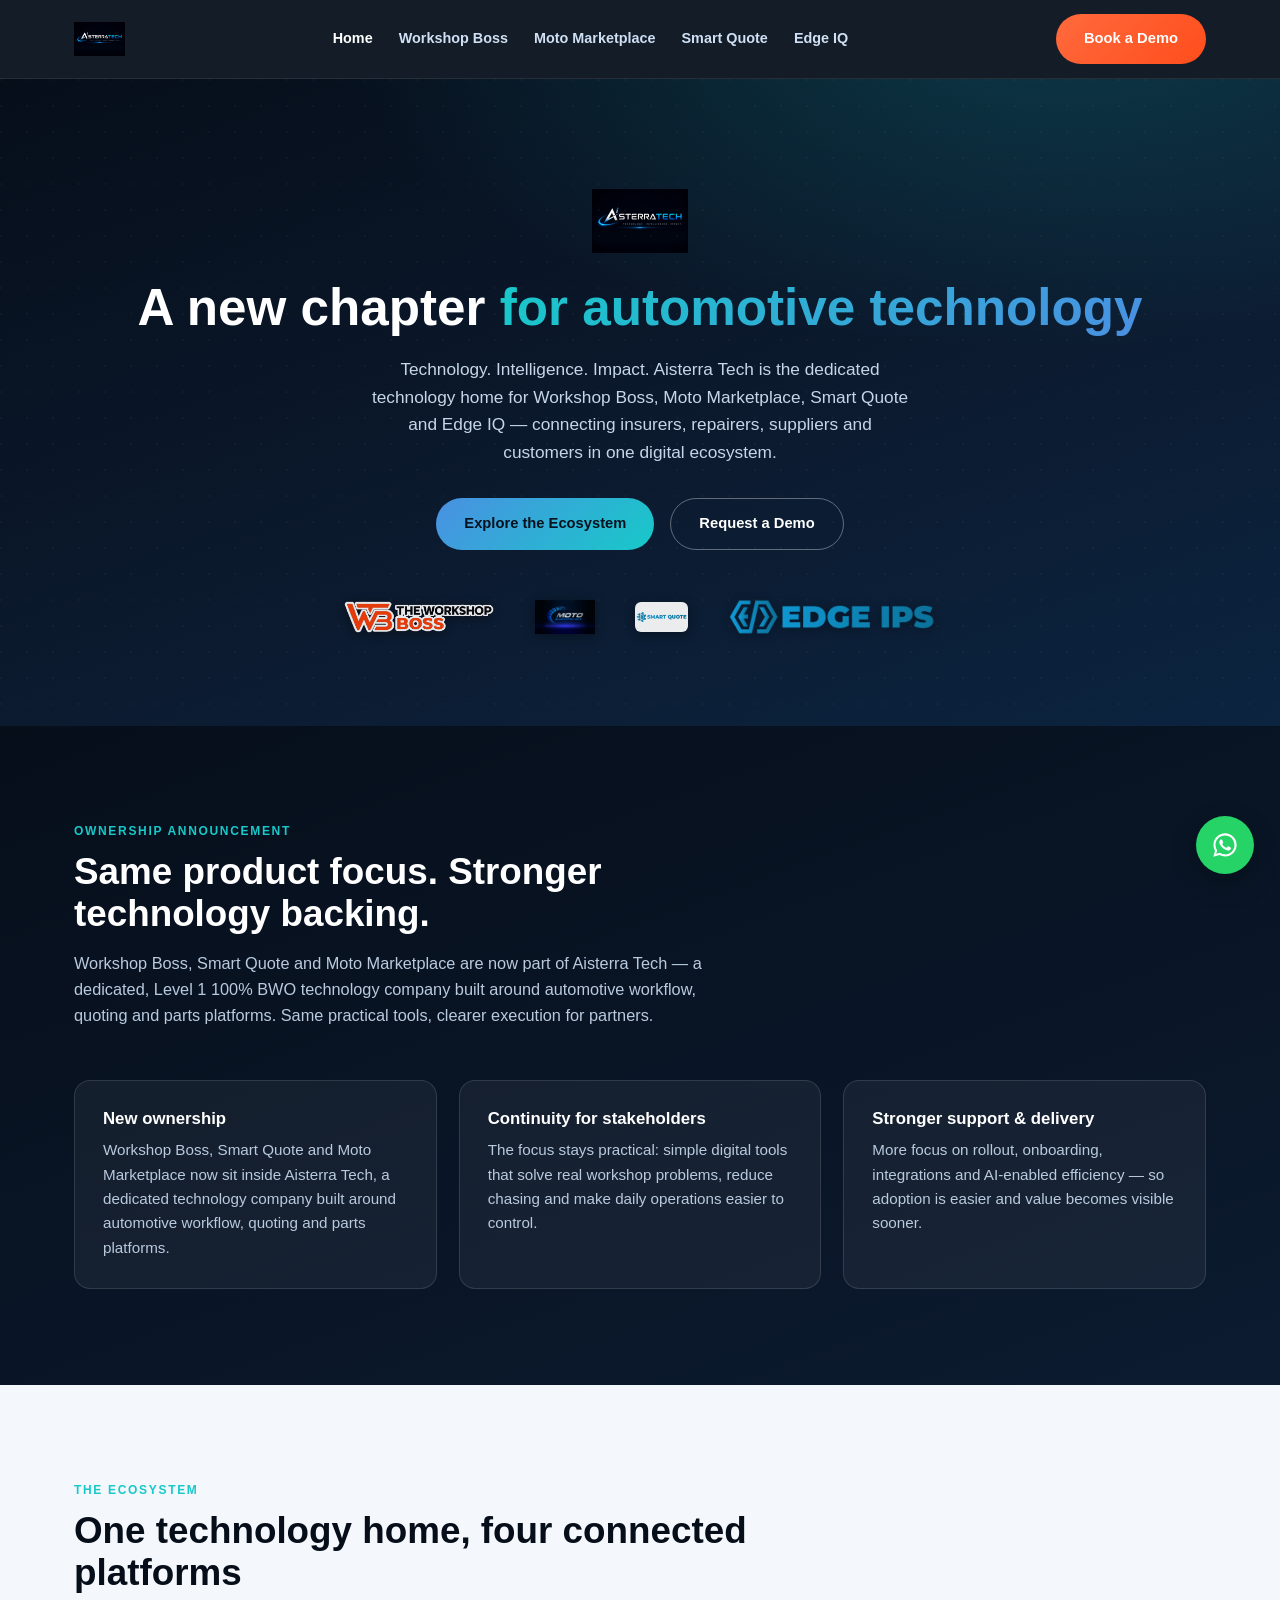
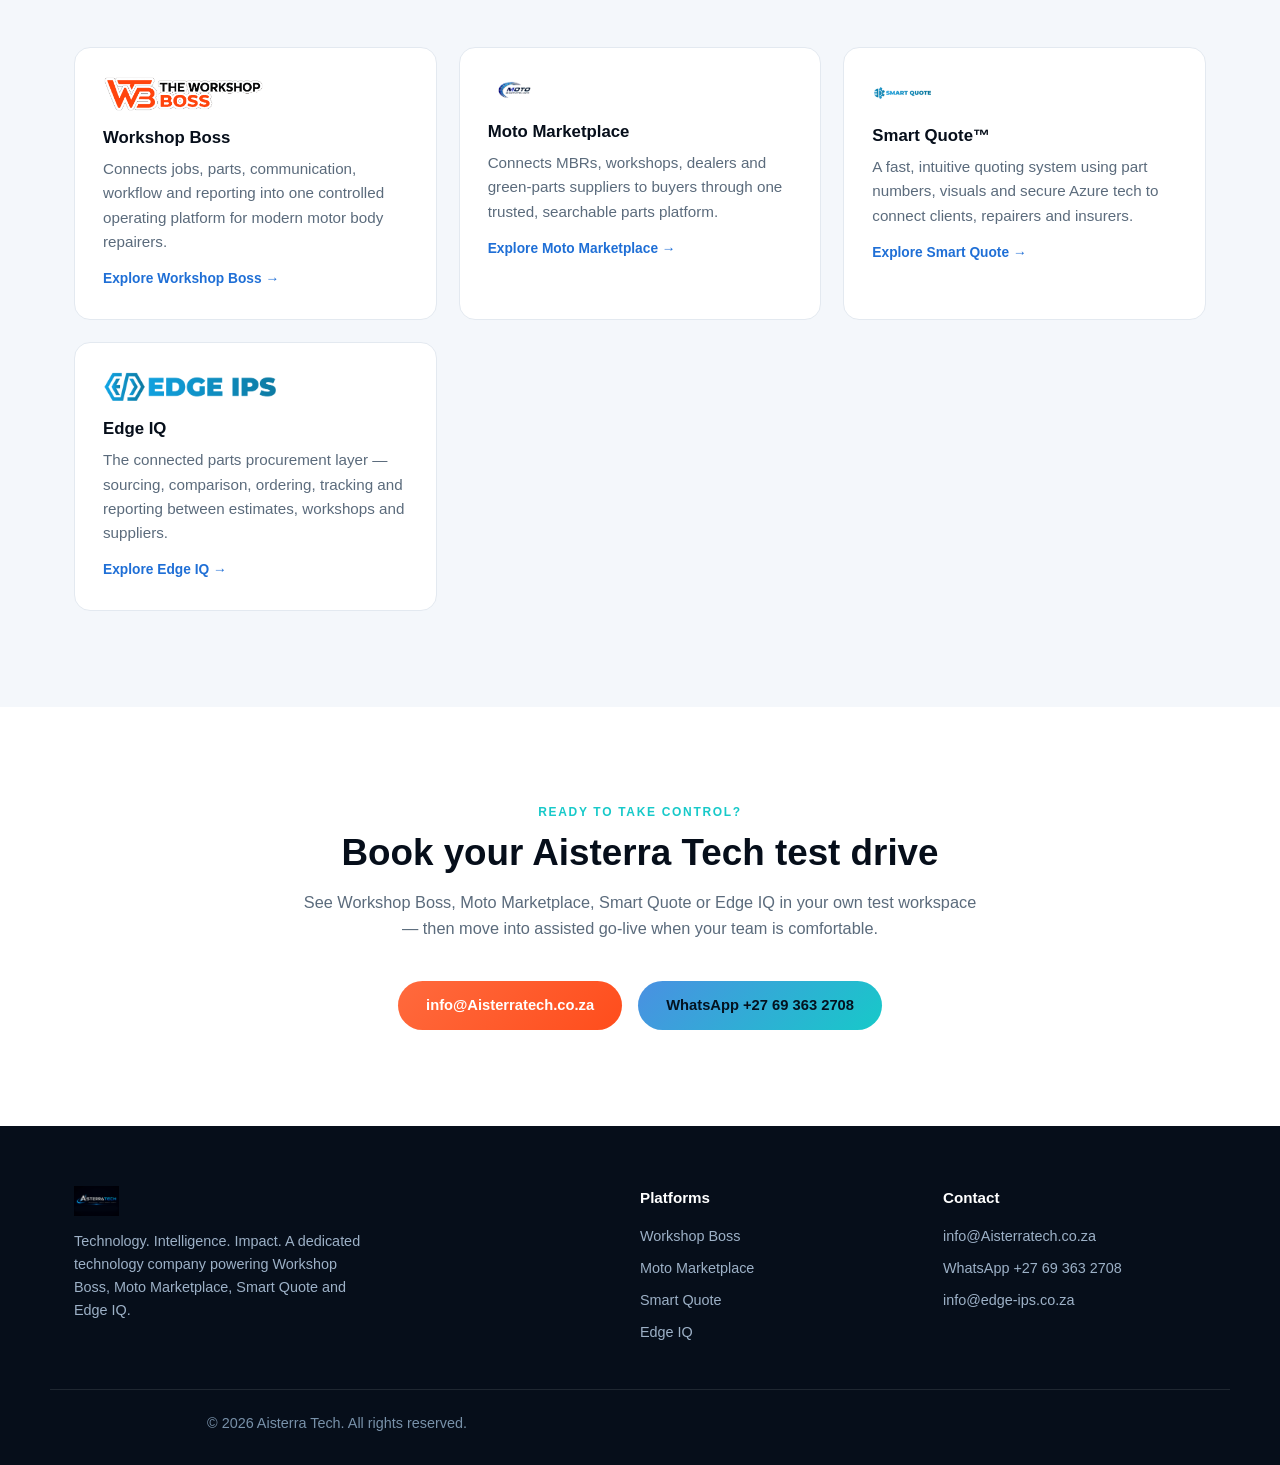
==== index.html @ 20bda4aa "Aisterra Tech demo site - Workshop Boss, Moto Marketplace, Smart Quote, Edge IQ" ====
<!DOCTYPE html>
<html lang="en">
<head>
<meta charset="UTF-8">
<meta name="viewport" content="width=device-width, initial-scale=1.0">
<title>Aisterra Tech | Technology. Intelligence. Impact.</title>
<meta name="description" content="Aisterra Tech is the technology home for Workshop Boss, Moto Marketplace, Smart Quote and Edge IQ — connecting the entire automotive repair and parts ecosystem.">
<link rel="stylesheet" href="assets/style.css">
</head>
<body>

<header>
  <div class="wrap">
    <a href="index.html"><img class="logo-img" src="assets/aisterra-logo.png" alt="Aisterra Tech"></a>
    <nav>
      <a href="index.html" class="active">Home</a>
      <a href="workshop-boss.html">Workshop Boss</a>
      <a href="moto-marketplace.html">Moto Marketplace</a>
      <a href="smart-quote.html">Smart Quote</a>
      <a href="edge-iq.html">Edge IQ</a>
    </nav>
    <a href="#contact" class="btn btn-orange">Book a Demo</a>
  </div>
</header>

<section class="hero">
  <div class="wrap">
    <img class="hero-logo" src="assets/aisterra-logo.png" alt="Aisterra Tech">
    <h1>A new chapter <span>for automotive technology</span></h1>
    <p>Technology. Intelligence. Impact. Aisterra Tech is the dedicated technology home for Workshop Boss, Moto Marketplace, Smart Quote and Edge IQ — connecting insurers, repairers, suppliers and customers in one digital ecosystem.</p>
    <div class="hero-actions">
      <a href="#ecosystem" class="btn btn-primary">Explore the Ecosystem</a>
      <a href="#contact" class="btn btn-ghost">Request a Demo</a>
    </div>
    <div class="brand-row">
      <a href="workshop-boss.html"><img src="assets/workshopboss-logo.png" alt="Workshop Boss"></a>
      <a href="moto-marketplace.html"><img src="assets/motomarketplace-logo-dark.png" alt="Moto Marketplace"></a>
      <a href="smart-quote.html"><img src="assets/smartquote-logo.jpg" alt="Smart Quote" style="height:30px;border-radius:6px"></a>
      <a href="edge-iq.html"><img src="assets/edgeiq-logo.png" alt="Edge IQ" style="height:38px"></a>
    </div>
  </div>
</section>

<section id="ecosystem" class="bg-dark">
  <div class="wrap">
    <div class="section-head">
      <span class="eyebrow">Ownership Announcement</span>
      <h2>Same product focus. Stronger technology backing.</h2>
      <p>Workshop Boss, Smart Quote and Moto Marketplace are now part of Aisterra Tech — a dedicated, Level 1 100% BWO technology company built around automotive workflow, quoting and parts platforms. Same practical tools, clearer execution for partners.</p>
    </div>
    <div class="grid-3">
      <div class="card">
        <h3>New ownership</h3>
        <p>Workshop Boss, Smart Quote and Moto Marketplace now sit inside Aisterra Tech, a dedicated technology company built around automotive workflow, quoting and parts platforms.</p>
      </div>
      <div class="card">
        <h3>Continuity for stakeholders</h3>
        <p>The focus stays practical: simple digital tools that solve real workshop problems, reduce chasing and make daily operations easier to control.</p>
      </div>
      <div class="card">
        <h3>Stronger support &amp; delivery</h3>
        <p>More focus on rollout, onboarding, integrations and AI-enabled efficiency — so adoption is easier and value becomes visible sooner.</p>
      </div>
    </div>
  </div>
</section>

<section class="bg-alt">
  <div class="wrap">
    <div class="section-head">
      <span class="eyebrow">The Ecosystem</span>
      <h2 style="color:var(--navy)">One technology home, four connected platforms</h2>
    </div>
    <div class="grid-3">
      <div class="card">
        <img src="assets/workshopboss-logo.png" alt="Workshop Boss" style="height:36px;margin-bottom:16px">
        <h3>Workshop Boss</h3>
        <p>Connects jobs, parts, communication, workflow and reporting into one controlled operating platform for modern motor body repairers.</p>
        <a class="learn" href="workshop-boss.html">Explore Workshop Boss →</a>
      </div>
      <div class="card">
        <img src="assets/motomarketplace-logo.png" alt="Moto Marketplace" style="height:30px;margin-bottom:16px">
        <h3>Moto Marketplace</h3>
        <p>Connects MBRs, workshops, dealers and green-parts suppliers to buyers through one trusted, searchable parts platform.</p>
        <a class="learn" href="moto-marketplace.html">Explore Moto Marketplace →</a>
      </div>
      <div class="card">
        <img src="assets/smartquote-logo.jpg" alt="Smart Quote" style="height:34px;border-radius:6px;margin-bottom:16px">
        <h3>Smart Quote™</h3>
        <p>A fast, intuitive quoting system using part numbers, visuals and secure Azure tech to connect clients, repairers and insurers.</p>
        <a class="learn" href="smart-quote.html">Explore Smart Quote →</a>
      </div>
    </div>
    <div class="grid-3" style="margin-top:22px">
      <div class="card">
        <img src="assets/edgeiq-logo.png" alt="Edge IQ" style="height:32px;margin-bottom:16px">
        <h3>Edge IQ</h3>
        <p>The connected parts procurement layer — sourcing, comparison, ordering, tracking and reporting between estimates, workshops and suppliers.</p>
        <a class="learn" href="edge-iq.html">Explore Edge IQ →</a>
      </div>
    </div>
  </div>
</section>

<section id="contact">
  <div class="wrap" style="text-align:center">
    <div class="section-head" style="margin:0 auto 40px">
      <span class="eyebrow">Ready to take control?</span>
      <h2 style="color:var(--navy)">Book your Aisterra Tech test drive</h2>
      <p>See Workshop Boss, Moto Marketplace, Smart Quote or Edge IQ in your own test workspace — then move into assisted go-live when your team is comfortable.</p>
    </div>
    <div class="hero-actions">
      <a href="mailto:info@Aisterratech.co.za" class="btn btn-orange">info@Aisterratech.co.za</a>
      <a href="https://wa.me/27693632708" class="btn btn-primary">WhatsApp +27 69 363 2708</a>
    </div>
  </div>
</section>

<footer>
  <div class="wrap">
    <div>
      <img src="assets/aisterra-logo.png" alt="Aisterra Tech" style="height:30px;margin-bottom:14px">
      <p style="max-width:36ch">Technology. Intelligence. Impact. A dedicated technology company powering Workshop Boss, Moto Marketplace, Smart Quote and Edge IQ.</p>
    </div>
    <div>
      <h4>Platforms</h4>
      <ul>
        <li><a href="workshop-boss.html">Workshop Boss</a></li>
        <li><a href="moto-marketplace.html">Moto Marketplace</a></li>
        <li><a href="smart-quote.html">Smart Quote</a></li>
        <li><a href="edge-iq.html">Edge IQ</a></li>
      </ul>
    </div>
    <div>
      <h4>Contact</h4>
      <ul>
        <li><a href="mailto:info@Aisterratech.co.za">info@Aisterratech.co.za</a></li>
        <li><a href="https://wa.me/27693632708">WhatsApp +27 69 363 2708</a></li>
        <li><a href="mailto:info@edge-ips.co.za">info@edge-ips.co.za</a></li>
      </ul>
    </div>
  </div>
  <div class="foot-bottom wrap">© 2026 Aisterra Tech. All rights reserved.</div>
</footer>

<a class="wa-btn" href="https://wa.me/27693632708" target="_blank" aria-label="Chat on WhatsApp">
  <svg viewBox="0 0 24 24"><path d="M12.04 2C6.58 2 2.13 6.45 2.13 11.91c0 1.75.46 3.46 1.32 4.96L2 22l5.25-1.38a9.9 9.9 0 0 0 4.79 1.22h.01c5.46 0 9.9-4.45 9.9-9.91C21.96 6.45 17.5 2 12.04 2zm0 18.02h-.01a8.1 8.1 0 0 1-4.14-1.13l-.3-.18-3.12.82.83-3.04-.19-.31a8.13 8.13 0 0 1-1.25-4.28c0-4.49 3.65-8.14 8.14-8.14 2.17 0 4.21.85 5.75 2.39a8.08 8.08 0 0 1 2.38 5.75c0 4.49-3.65 8.14-8.14 8.14zm4.47-6.1c-.24-.12-1.44-.71-1.66-.79-.22-.08-.39-.12-.55.12-.16.24-.63.79-.78.95-.14.16-.29.18-.53.06-.24-.12-1.02-.38-1.95-1.2-.72-.64-1.21-1.44-1.35-1.68-.14-.24-.01-.37.11-.49.11-.11.24-.29.36-.43.12-.14.16-.24.24-.41.08-.16.04-.31-.02-.43-.06-.12-.55-1.33-.76-1.82-.2-.48-.4-.42-.55-.42-.14 0-.31-.02-.47-.02-.16 0-.43.06-.66.31-.22.24-.86.85-.86 2.07 0 1.22.89 2.4 1.01 2.57.12.16 1.75 2.67 4.25 3.74.59.26 1.06.41 1.42.52.6.19 1.14.16 1.57.1.48-.07 1.44-.59 1.64-1.15.2-.57.2-1.05.14-1.15-.06-.1-.22-.16-.46-.28z"/></svg>
</a>

</body>
</html>
---- assets/style.css ----
:root{
  --navy:#060e1a; --navy-2:#0c1b30;
  --blue:#1f6fd6; --blue-light:#4a90e2; --cyan:#17c9c9;
  --orange:#ff4d1c; --ink:#0b1220; --muted:#5b6b7c;
  --bg:#ffffff; --bg-alt:#f4f7fb; --border:#e3e9f0; --radius:16px;
}
*{box-sizing:border-box;margin:0;padding:0}
body{font-family:'Segoe UI',Roboto,Arial,sans-serif;color:var(--ink);background:var(--bg);line-height:1.6;-webkit-font-smoothing:antialiased}
a{color:inherit;text-decoration:none}
img{max-width:100%;display:block}
.wrap{max-width:1180px;margin:0 auto;padding:0 24px}
h1,h2,h3{line-height:1.15;font-weight:800}
.eyebrow{text-transform:uppercase;letter-spacing:.14em;font-size:.75rem;font-weight:700;color:var(--cyan);margin-bottom:10px;display:block}
section{padding:96px 0}
.bg-alt{background:var(--bg-alt)}
.bg-dark{background:linear-gradient(160deg,var(--navy),var(--navy-2));color:#fff}
.section-head{max-width:680px;margin:0 0 52px}
.section-head h2{font-size:clamp(1.6rem,3vw,2.3rem)}
.section-head p{color:var(--muted);margin-top:14px;font-size:1.02rem}
.bg-dark .section-head p{color:#b9cadf}

.btn{display:inline-flex;align-items:center;justify-content:center;padding:13px 28px;border-radius:999px;font-weight:700;font-size:.92rem;transition:transform .15s ease;cursor:pointer;border:none}
.btn:hover{transform:translateY(-2px)}
.btn-primary{background:linear-gradient(135deg,var(--blue-light),var(--cyan));color:#04121f}
.btn-orange{background:linear-gradient(135deg,#ff6a3d,var(--orange));color:#fff}
.btn-ghost{background:transparent;color:#fff;border:1.5px solid rgba(255,255,255,.35)}

header{position:sticky;top:0;z-index:80;background:rgba(6,14,26,.94);backdrop-filter:blur(10px);border-bottom:1px solid rgba(255,255,255,.08)}
header .wrap{display:flex;align-items:center;justify-content:space-between;height:78px}
header img.logo-img{height:34px;width:auto}
nav{display:flex;gap:26px}
nav a{color:#cfe0f5;font-weight:600;font-size:.9rem}
nav a:hover,nav a.active{color:#fff}

.hero{background:radial-gradient(1200px 560px at 82% -10%,rgba(23,201,201,.20),transparent 60%),linear-gradient(160deg,var(--navy) 0%,var(--navy-2) 60%,#0b2440 100%);color:#fff;padding:110px 0 90px;position:relative;overflow:hidden}
.hero::after{content:"";position:absolute;inset:0;background-image:radial-gradient(circle at 1px 1px,rgba(255,255,255,.06) 1px,transparent 0);background-size:26px 26px;opacity:.5;pointer-events:none}
.hero .wrap{position:relative;text-align:center}
.hero img.hero-logo{height:64px;margin:0 auto 26px}
.hero h1{font-size:clamp(2.1rem,4.2vw,3.2rem);margin-bottom:18px}
.hero h1 span{background:linear-gradient(135deg,var(--cyan),var(--blue-light));-webkit-background-clip:text;background-clip:text;color:transparent}
.hero p{color:#c6d6e8;font-size:1.08rem;max-width:56ch;margin:0 auto 32px}
.hero-actions{display:flex;gap:16px;justify-content:center;flex-wrap:wrap;margin-bottom:0}
.brand-row{display:flex;justify-content:center;align-items:center;gap:40px;flex-wrap:wrap;opacity:.92;margin-top:48px}
.brand-row img{height:34px;width:auto;filter:drop-shadow(0 2px 6px rgba(0,0,0,.4))}

.grid-3{display:grid;grid-template-columns:repeat(3,1fr);gap:22px}
.card{background:#fff;border:1px solid var(--border);border-radius:var(--radius);padding:28px;transition:transform .2s ease,box-shadow .2s ease}
.card:hover{transform:translateY(-4px);box-shadow:0 16px 34px rgba(15,40,70,.08)}
.card h3{font-size:1.05rem;margin-bottom:10px;color:var(--navy)}
.card p{color:var(--muted);font-size:.95rem}
.card a.learn{display:inline-block;margin-top:14px;color:var(--blue);font-weight:700;font-size:.86rem}
.bg-dark .card{background:rgba(255,255,255,.05);border:1px solid rgba(255,255,255,.12)}
.bg-dark .card h3{color:#fff}
.bg-dark .card p{color:#b9cadf}

.brand-section{padding:100px 0}
.brand-head{display:flex;align-items:center;gap:20px;margin-bottom:20px;flex-wrap:wrap}
.brand-head img{height:52px;width:auto}
.brand-head .tag{font-size:.78rem;font-weight:700;letter-spacing:.08em;text-transform:uppercase;color:var(--muted);background:var(--bg-alt);border:1px solid var(--border);border-radius:999px;padding:6px 14px}
.split{display:grid;grid-template-columns:1.05fr .95fr;gap:56px;align-items:center}
.checklist{list-style:none;margin-top:22px}
.checklist li{display:flex;gap:14px;padding:11px 0;font-weight:600;color:var(--navy-2)}
.checklist li::before{content:"";flex:0 0 20px;height:20px;border-radius:50%;background:linear-gradient(135deg,var(--blue-light),var(--cyan));margin-top:3px}
.panel{background:linear-gradient(160deg,var(--navy),var(--navy-2));border-radius:20px;padding:36px;color:#fff}
.panel .stat{display:flex;justify-content:space-between;align-items:baseline;padding:14px 0;border-bottom:1px solid rgba(255,255,255,.12)}
.panel .stat:last-child{border-bottom:none}
.panel .stat b{color:var(--cyan);font-size:1.2rem;text-align:right}
.panel .stat span{color:#c6d6e8;font-size:.86rem}

.grid-4{display:grid;grid-template-columns:repeat(4,1fr);gap:18px;margin-top:36px}
.mini-card{background:var(--bg-alt);border:1px solid var(--border);border-radius:12px;padding:22px}
.mini-card b{display:block;color:var(--navy);font-size:.95rem;margin-bottom:6px}
.mini-card span{color:var(--muted);font-size:.86rem}

.journey{display:flex;gap:8px;flex-wrap:wrap;margin-top:36px}
.journey .node{flex:1;min-width:100px;text-align:center;background:var(--navy-2);border-radius:12px;padding:18px 10px}
.journey .node b{display:block;width:34px;height:34px;line-height:34px;border-radius:50%;background:linear-gradient(135deg,var(--blue-light),var(--cyan));color:#04121f;margin:0 auto 10px;font-weight:800}
.journey .node span{font-size:.82rem;color:#e4edf7}

.gallery{display:grid;grid-template-columns:repeat(2,1fr);gap:20px;margin-top:36px}
.gallery img{border-radius:12px;border:1px solid var(--border)}

footer{background:var(--navy);color:#9db1c7;padding:60px 0 30px;font-size:.9rem}
footer .wrap{display:grid;grid-template-columns:2fr 1fr 1fr;gap:40px}
footer h4{color:#fff;margin-bottom:14px;font-size:.95rem}
footer ul{list-style:none}
footer li{margin-bottom:9px}
footer li a:hover{color:#fff}
.foot-bottom{border-top:1px solid rgba(255,255,255,.1);margin-top:36px;padding-top:22px;text-align:center;color:#7891a9}

.wa-btn{position:fixed;bottom:26px;right:26px;z-index:90;width:58px;height:58px;border-radius:50%;background:#25D366;display:flex;align-items:center;justify-content:center;box-shadow:0 10px 26px rgba(0,0,0,.25)}
.wa-btn svg{width:28px;height:28px;fill:#fff}

@media(max-width:920px){
  nav{display:none}
  .split{grid-template-columns:1fr}
  .grid-3{grid-template-columns:1fr}
  .grid-4{grid-template-columns:repeat(2,1fr)}
  .gallery{grid-template-columns:1fr}
  footer .wrap{grid-template-columns:1fr}
  .journey{flex-direction:column}
}
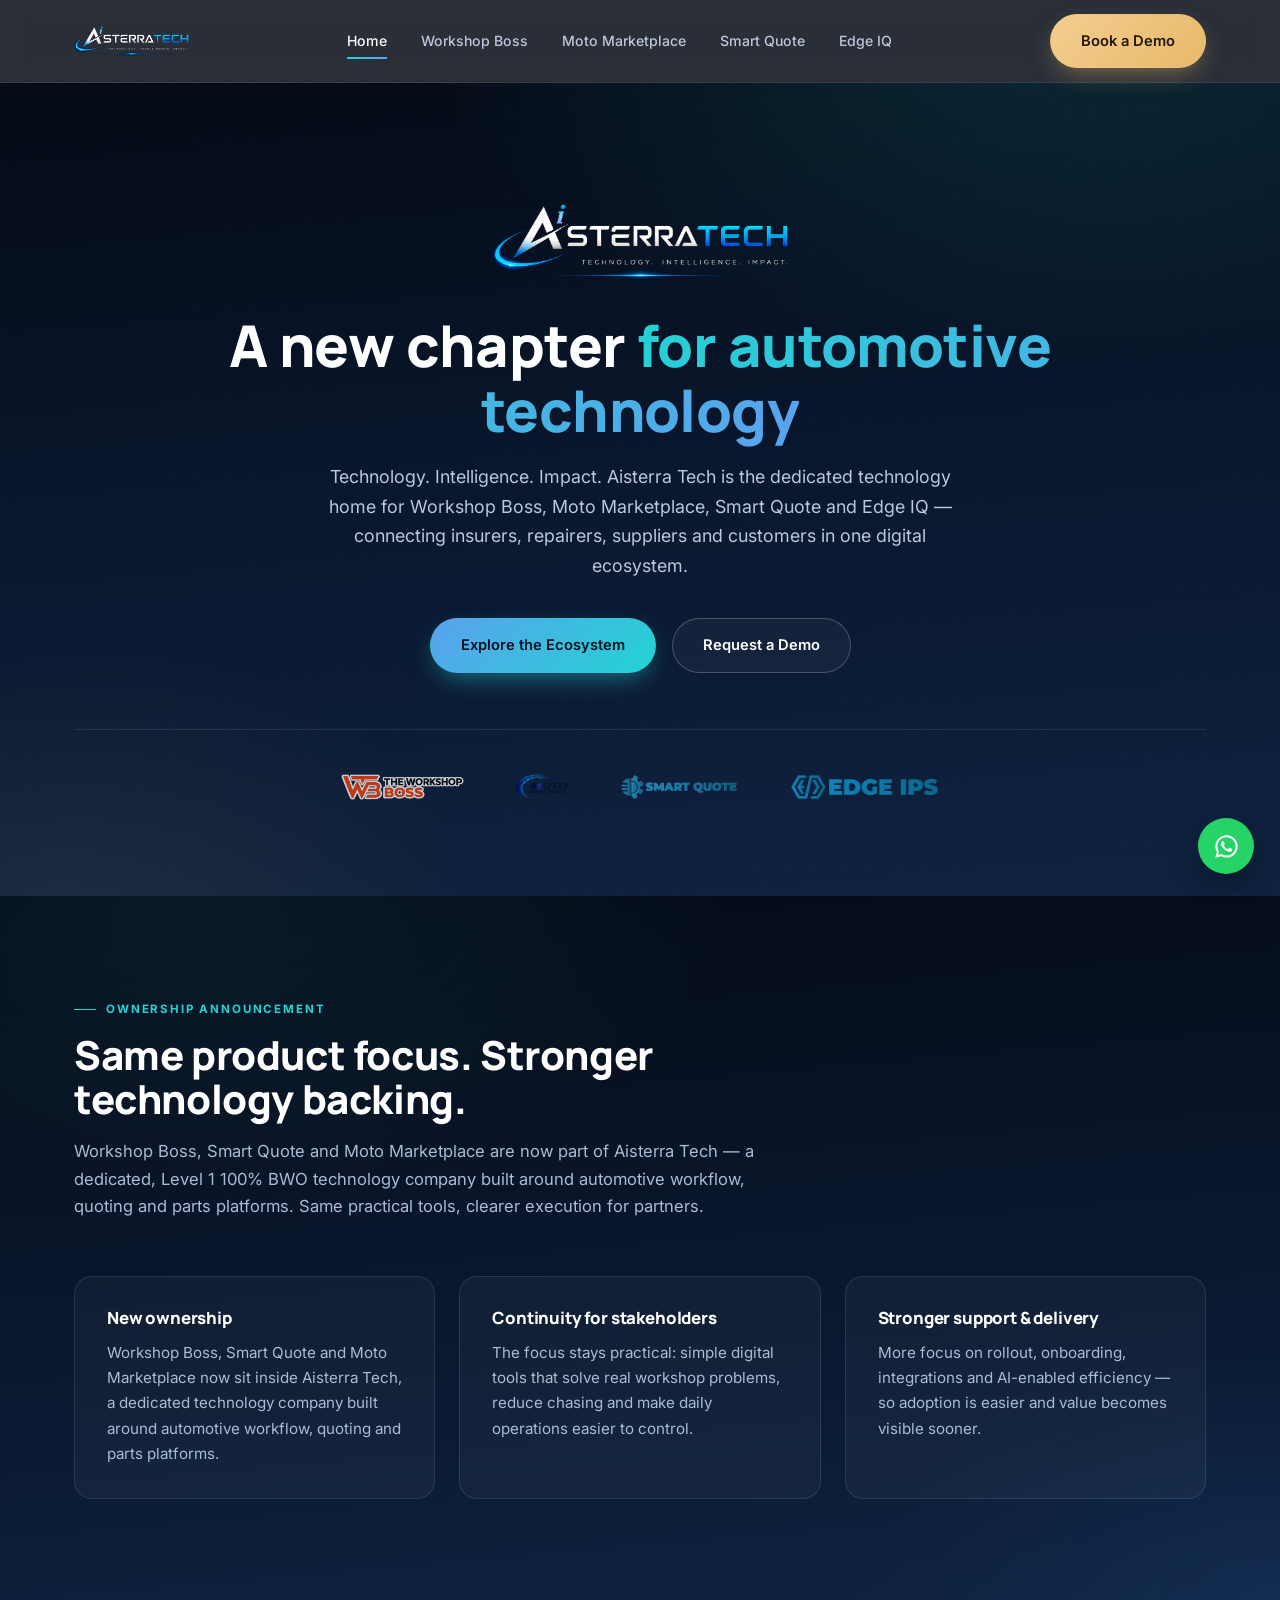
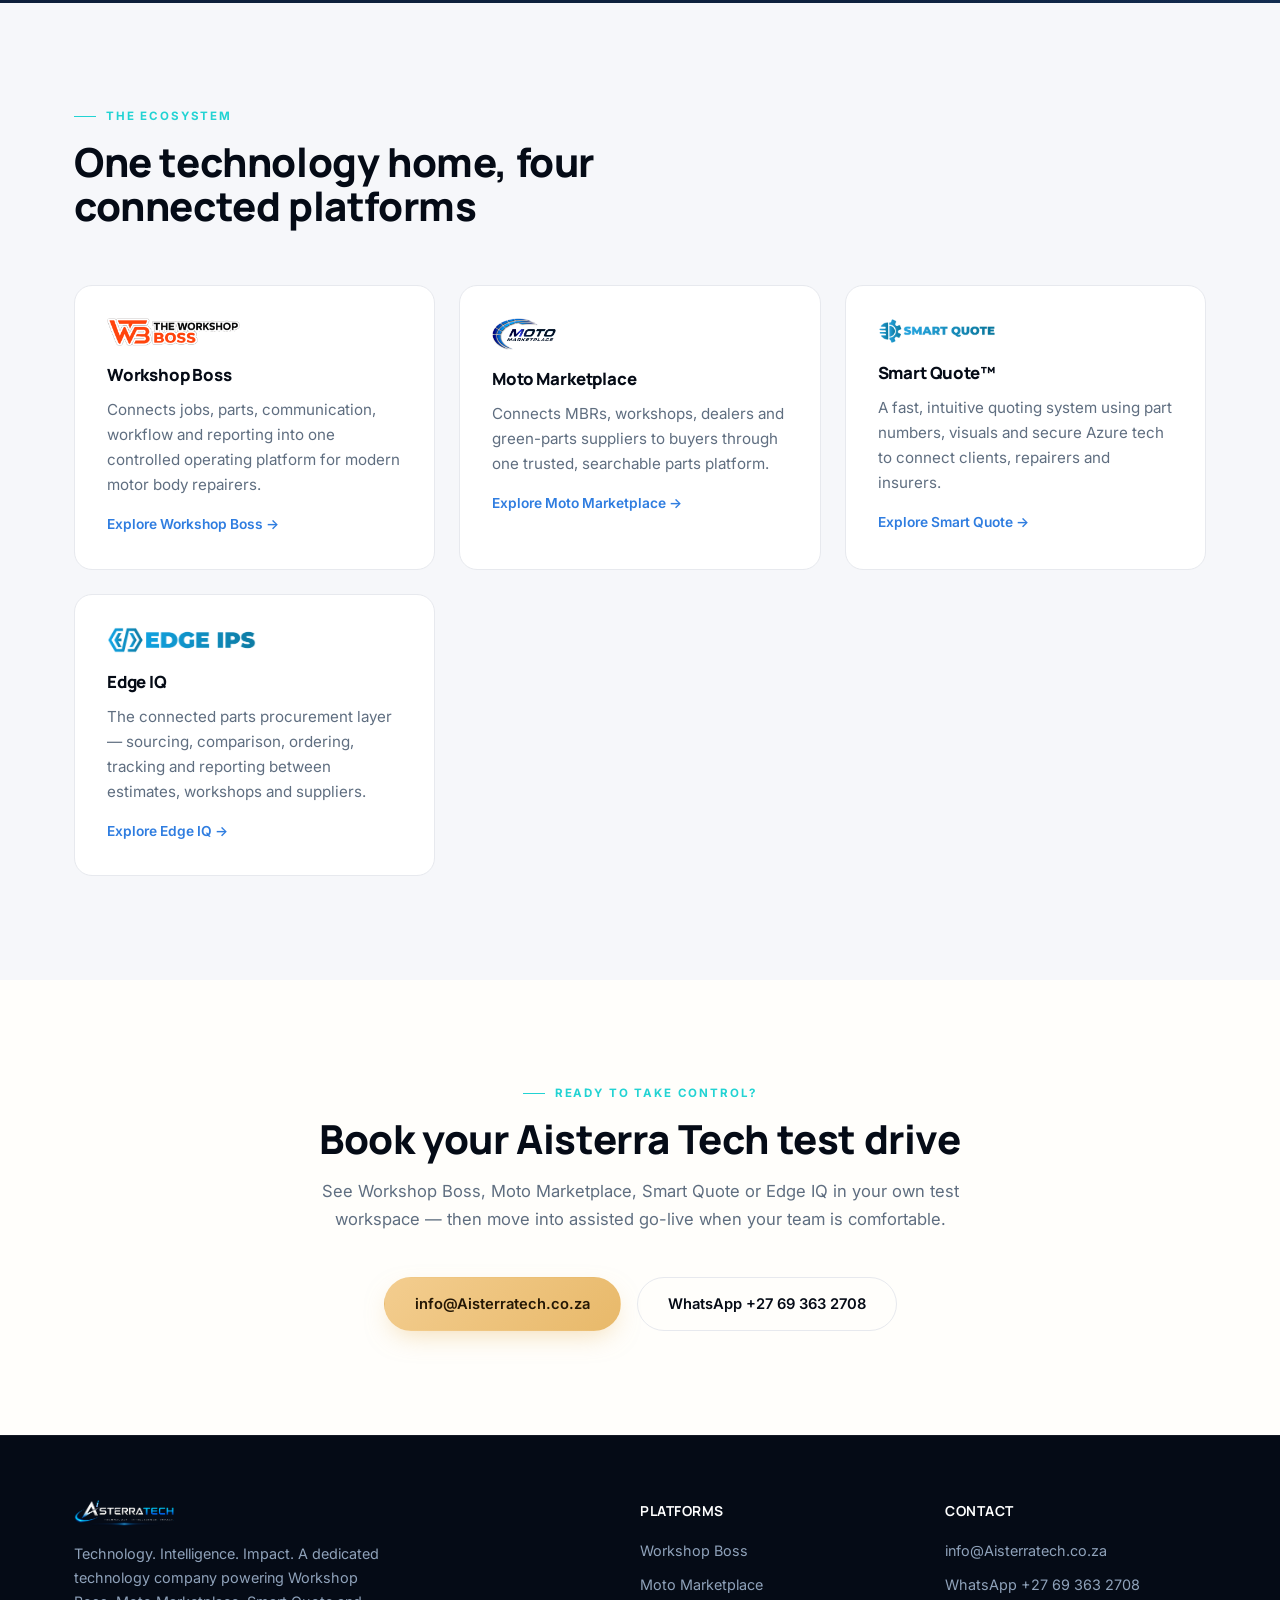
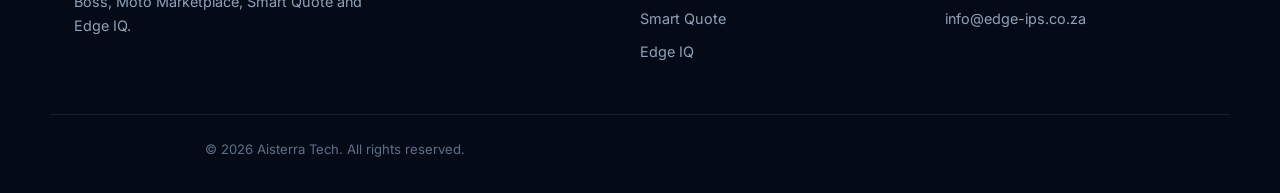
==== commit 298b1a4f: "Elegant redesign: cleaned/cropped transparent logos, premium typography and refined layout" ====
--- a/index.html
+++ b/index.html
@@ -11,7 +11,7 @@
 
 <header>
   <div class="wrap">
-    <a href="index.html"><img class="logo-img" src="assets/aisterra-logo.png" alt="Aisterra Tech"></a>
+    <a href="index.html" class="brand"><img src="assets/aisterra-logo.png" alt="Aisterra Tech"></a>
     <nav>
       <a href="index.html" class="active">Home</a>
       <a href="workshop-boss.html">Workshop Boss</a>
@@ -19,13 +19,13 @@
       <a href="smart-quote.html">Smart Quote</a>
       <a href="edge-iq.html">Edge IQ</a>
     </nav>
-    <a href="#contact" class="btn btn-orange">Book a Demo</a>
+    <a href="#contact" class="btn btn-gold">Book a Demo</a>
   </div>
 </header>
 
 <section class="hero">
   <div class="wrap">
-    <img class="hero-logo" src="assets/aisterra-logo.png" alt="Aisterra Tech">
+    <img class="brand-emblem" src="assets/aisterra-logo.png" alt="Aisterra Tech">
     <h1>A new chapter <span>for automotive technology</span></h1>
     <p>Technology. Intelligence. Impact. Aisterra Tech is the dedicated technology home for Workshop Boss, Moto Marketplace, Smart Quote and Edge IQ — connecting insurers, repairers, suppliers and customers in one digital ecosystem.</p>
     <div class="hero-actions">
@@ -34,9 +34,9 @@
     </div>
     <div class="brand-row">
       <a href="workshop-boss.html"><img src="assets/workshopboss-logo.png" alt="Workshop Boss"></a>
-      <a href="moto-marketplace.html"><img src="assets/motomarketplace-logo-dark.png" alt="Moto Marketplace"></a>
-      <a href="smart-quote.html"><img src="assets/smartquote-logo.jpg" alt="Smart Quote" style="height:30px;border-radius:6px"></a>
-      <a href="edge-iq.html"><img src="assets/edgeiq-logo.png" alt="Edge IQ" style="height:38px"></a>
+      <a href="moto-marketplace.html"><img src="assets/motomarketplace-logo.png" alt="Moto Marketplace"></a>
+      <a href="smart-quote.html"><img src="assets/smartquote-logo.png" alt="Smart Quote"></a>
+      <a href="edge-iq.html"><img src="assets/edgeiq-logo.png" alt="Edge IQ"></a>
     </div>
   </div>
 </section>
@@ -73,27 +73,27 @@
     </div>
     <div class="grid-3">
       <div class="card">
-        <img src="assets/workshopboss-logo.png" alt="Workshop Boss" style="height:36px;margin-bottom:16px">
+        <img src="assets/workshopboss-logo.png" alt="Workshop Boss" style="height:28px;margin-bottom:20px">
         <h3>Workshop Boss</h3>
         <p>Connects jobs, parts, communication, workflow and reporting into one controlled operating platform for modern motor body repairers.</p>
         <a class="learn" href="workshop-boss.html">Explore Workshop Boss →</a>
       </div>
       <div class="card">
-        <img src="assets/motomarketplace-logo.png" alt="Moto Marketplace" style="height:30px;margin-bottom:16px">
+        <img src="assets/motomarketplace-logo.png" alt="Moto Marketplace" style="height:32px;margin-bottom:20px">
         <h3>Moto Marketplace</h3>
         <p>Connects MBRs, workshops, dealers and green-parts suppliers to buyers through one trusted, searchable parts platform.</p>
         <a class="learn" href="moto-marketplace.html">Explore Moto Marketplace →</a>
       </div>
       <div class="card">
-        <img src="assets/smartquote-logo.jpg" alt="Smart Quote" style="height:34px;border-radius:6px;margin-bottom:16px">
+        <img src="assets/smartquote-logo.png" alt="Smart Quote" style="height:26px;margin-bottom:20px">
         <h3>Smart Quote™</h3>
         <p>A fast, intuitive quoting system using part numbers, visuals and secure Azure tech to connect clients, repairers and insurers.</p>
         <a class="learn" href="smart-quote.html">Explore Smart Quote →</a>
       </div>
     </div>
-    <div class="grid-3" style="margin-top:22px">
+    <div class="grid-3" style="margin-top:24px">
       <div class="card">
-        <img src="assets/edgeiq-logo.png" alt="Edge IQ" style="height:32px;margin-bottom:16px">
+        <img src="assets/edgeiq-logo.png" alt="Edge IQ" style="height:26px;margin-bottom:20px">
         <h3>Edge IQ</h3>
         <p>The connected parts procurement layer — sourcing, comparison, ordering, tracking and reporting between estimates, workshops and suppliers.</p>
         <a class="learn" href="edge-iq.html">Explore Edge IQ →</a>
@@ -104,22 +104,22 @@
 
 <section id="contact">
   <div class="wrap" style="text-align:center">
-    <div class="section-head" style="margin:0 auto 40px">
-      <span class="eyebrow">Ready to take control?</span>
+    <div class="section-head" style="margin:0 auto 44px">
+      <span class="eyebrow" style="justify-content:center">Ready to take control?</span>
       <h2 style="color:var(--navy)">Book your Aisterra Tech test drive</h2>
       <p>See Workshop Boss, Moto Marketplace, Smart Quote or Edge IQ in your own test workspace — then move into assisted go-live when your team is comfortable.</p>
     </div>
     <div class="hero-actions">
-      <a href="mailto:info@Aisterratech.co.za" class="btn btn-orange">info@Aisterratech.co.za</a>
-      <a href="https://wa.me/27693632708" class="btn btn-primary">WhatsApp +27 69 363 2708</a>
+      <a href="mailto:info@Aisterratech.co.za" class="btn btn-gold">info@Aisterratech.co.za</a>
+      <a href="https://wa.me/27693632708" class="btn btn-outline-dark" style="border:1px solid var(--border)">WhatsApp +27 69 363 2708</a>
     </div>
   </div>
 </section>
 
 <footer>
   <div class="wrap">
-    <div>
-      <img src="assets/aisterra-logo.png" alt="Aisterra Tech" style="height:30px;margin-bottom:14px">
+    <div class="brand">
+      <img src="assets/aisterra-logo.png" alt="Aisterra Tech">
       <p style="max-width:36ch">Technology. Intelligence. Impact. A dedicated technology company powering Workshop Boss, Moto Marketplace, Smart Quote and Edge IQ.</p>
     </div>
     <div>
--- a/assets/style.css
+++ b/assets/style.css
@@ -1,102 +1,125 @@
+@import url('https://fonts.googleapis.com/css2?family=Manrope:wght@500;700;800&family=Inter:wght@400;500;600&display=swap');
+
 :root{
-  --navy:#060e1a; --navy-2:#0c1b30;
-  --blue:#1f6fd6; --blue-light:#4a90e2; --cyan:#17c9c9;
-  --orange:#ff4d1c; --ink:#0b1220; --muted:#5b6b7c;
-  --bg:#ffffff; --bg-alt:#f4f7fb; --border:#e3e9f0; --radius:16px;
+  --navy:#050b16; --navy-2:#0a1830; --navy-3:#0f2340;
+  --blue:#2f7de0; --blue-light:#5aa2ee; --cyan:#22d3d3;
+  --gold:#e8b96a; --ink:#0c1220; --muted:#5f6e80;
+  --bg:#fffefb; --bg-alt:#f6f7fa; --border:#e7e9ee; --radius:18px;
+  --serif-weight:800;
 }
 *{box-sizing:border-box;margin:0;padding:0}
-body{font-family:'Segoe UI',Roboto,Arial,sans-serif;color:var(--ink);background:var(--bg);line-height:1.6;-webkit-font-smoothing:antialiased}
+html{scroll-behavior:smooth}
+body{font-family:'Inter',-apple-system,'Segoe UI',Roboto,Arial,sans-serif;color:var(--ink);background:var(--bg);line-height:1.65;-webkit-font-smoothing:antialiased}
 a{color:inherit;text-decoration:none}
 img{max-width:100%;display:block}
 .wrap{max-width:1180px;margin:0 auto;padding:0 24px}
-h1,h2,h3{line-height:1.15;font-weight:800}
-.eyebrow{text-transform:uppercase;letter-spacing:.14em;font-size:.75rem;font-weight:700;color:var(--cyan);margin-bottom:10px;display:block}
-section{padding:96px 0}
+h1,h2,h3{font-family:'Manrope',sans-serif;line-height:1.12;font-weight:800;letter-spacing:-.01em}
+.eyebrow{text-transform:uppercase;letter-spacing:.16em;font-size:.72rem;font-weight:700;color:var(--cyan);margin-bottom:14px;display:flex;align-items:center;gap:10px}
+.eyebrow::before{content:"";width:22px;height:1px;background:var(--cyan)}
+section{padding:104px 0}
 .bg-alt{background:var(--bg-alt)}
-.bg-dark{background:linear-gradient(160deg,var(--navy),var(--navy-2));color:#fff}
-.section-head{max-width:680px;margin:0 0 52px}
-.section-head h2{font-size:clamp(1.6rem,3vw,2.3rem)}
-.section-head p{color:var(--muted);margin-top:14px;font-size:1.02rem}
-.bg-dark .section-head p{color:#b9cadf}
+.bg-dark{background:
+    radial-gradient(900px 500px at 15% 0%, rgba(34,211,211,.08), transparent 60%),
+    radial-gradient(700px 420px at 100% 100%, rgba(47,125,224,.10), transparent 60%),
+    linear-gradient(175deg,var(--navy),var(--navy-2) 60%,var(--navy-3));
+  color:#fff}
+.section-head{max-width:680px;margin:0 0 56px}
+.section-head h2{font-size:clamp(1.7rem,3.2vw,2.5rem)}
+.section-head p{color:var(--muted);margin-top:16px;font-size:1.04rem;font-weight:400}
+.bg-dark .section-head p{color:#a9bcd4}
 
-.btn{display:inline-flex;align-items:center;justify-content:center;padding:13px 28px;border-radius:999px;font-weight:700;font-size:.92rem;transition:transform .15s ease;cursor:pointer;border:none}
+.btn{display:inline-flex;align-items:center;justify-content:center;gap:8px;padding:14px 30px;border-radius:999px;font-weight:600;font-size:.92rem;transition:transform .2s cubic-bezier(.2,.8,.2,1),box-shadow .2s ease,background .2s ease;cursor:pointer;border:1px solid transparent;font-family:'Inter',sans-serif}
 .btn:hover{transform:translateY(-2px)}
-.btn-primary{background:linear-gradient(135deg,var(--blue-light),var(--cyan));color:#04121f}
-.btn-orange{background:linear-gradient(135deg,#ff6a3d,var(--orange));color:#fff}
-.btn-ghost{background:transparent;color:#fff;border:1.5px solid rgba(255,255,255,.35)}
+.btn-primary{background:linear-gradient(135deg,var(--blue-light),var(--cyan));color:#04121f;box-shadow:0 10px 26px -8px rgba(34,211,211,.55)}
+.btn-gold{background:linear-gradient(135deg,#f3cd8f,var(--gold));color:#241705;box-shadow:0 10px 26px -8px rgba(232,185,106,.5)}
+.btn-ghost{background:rgba(255,255,255,.04);color:#fff;border-color:rgba(255,255,255,.22)}
+.btn-ghost:hover{background:rgba(255,255,255,.09)}
+.btn-outline-dark{background:transparent;color:var(--navy);border-color:var(--border)}
+.btn-outline-dark:hover{border-color:var(--navy)}
 
-header{position:sticky;top:0;z-index:80;background:rgba(6,14,26,.94);backdrop-filter:blur(10px);border-bottom:1px solid rgba(255,255,255,.08)}
-header .wrap{display:flex;align-items:center;justify-content:space-between;height:78px}
-header img.logo-img{height:34px;width:auto}
-nav{display:flex;gap:26px}
-nav a{color:#cfe0f5;font-weight:600;font-size:.9rem}
+header{position:sticky;top:0;z-index:80;background:rgba(5,11,22,.85);backdrop-filter:blur(14px) saturate(160%);border-bottom:1px solid rgba(255,255,255,.07)}
+header .wrap{display:flex;align-items:center;justify-content:space-between;height:82px;gap:24px}
+header .brand{display:flex;align-items:center;height:100%}
+header .brand img{max-height:30px;width:auto;object-fit:contain}
+nav{display:flex;gap:34px}
+nav a{color:#b9c8dc;font-weight:500;font-size:.88rem;position:relative;padding:6px 0}
+nav a::after{content:"";position:absolute;left:0;right:0;bottom:0;height:2px;background:linear-gradient(90deg,var(--cyan),var(--blue-light));transform:scaleX(0);transform-origin:left;transition:transform .25s ease}
 nav a:hover,nav a.active{color:#fff}
+nav a:hover::after,nav a.active::after{transform:scaleX(1)}
 
-.hero{background:radial-gradient(1200px 560px at 82% -10%,rgba(23,201,201,.20),transparent 60%),linear-gradient(160deg,var(--navy) 0%,var(--navy-2) 60%,#0b2440 100%);color:#fff;padding:110px 0 90px;position:relative;overflow:hidden}
-.hero::after{content:"";position:absolute;inset:0;background-image:radial-gradient(circle at 1px 1px,rgba(255,255,255,.06) 1px,transparent 0);background-size:26px 26px;opacity:.5;pointer-events:none}
+.hero{background:
+    radial-gradient(1100px 620px at 85% -12%, rgba(34,211,211,.16), transparent 62%),
+    radial-gradient(700px 500px at 5% 105%, rgba(232,185,106,.08), transparent 60%),
+    linear-gradient(175deg,var(--navy) 0%,var(--navy-2) 55%,var(--navy-3) 100%);
+  color:#fff;padding:120px 0 96px;position:relative;overflow:hidden}
+.hero::after{content:"";position:absolute;inset:0;background-image:radial-gradient(circle at 1px 1px,rgba(255,255,255,.05) 1px,transparent 0);background-size:28px 28px;opacity:.45;pointer-events:none}
 .hero .wrap{position:relative;text-align:center}
-.hero img.hero-logo{height:64px;margin:0 auto 26px}
-.hero h1{font-size:clamp(2.1rem,4.2vw,3.2rem);margin-bottom:18px}
+.hero .brand-emblem{height:78px;margin:0 auto 32px;object-fit:contain}
+.hero h1{font-size:clamp(2.3rem,4.6vw,3.6rem);margin-bottom:20px}
 .hero h1 span{background:linear-gradient(135deg,var(--cyan),var(--blue-light));-webkit-background-clip:text;background-clip:text;color:transparent}
-.hero p{color:#c6d6e8;font-size:1.08rem;max-width:56ch;margin:0 auto 32px}
+.hero p{color:#b9c8dc;font-size:1.12rem;max-width:58ch;margin:0 auto 38px;font-weight:400}
 .hero-actions{display:flex;gap:16px;justify-content:center;flex-wrap:wrap;margin-bottom:0}
-.brand-row{display:flex;justify-content:center;align-items:center;gap:40px;flex-wrap:wrap;opacity:.92;margin-top:48px}
-.brand-row img{height:34px;width:auto;filter:drop-shadow(0 2px 6px rgba(0,0,0,.4))}
+.brand-row{display:flex;justify-content:center;align-items:center;gap:52px;flex-wrap:wrap;margin-top:56px;padding-top:44px;border-top:1px solid rgba(255,255,255,.09)}
+.brand-row a{opacity:.78;transition:opacity .2s ease,transform .2s ease}
+.brand-row a:hover{opacity:1;transform:translateY(-2px)}
+.brand-row img{height:26px;width:auto;object-fit:contain}
 
-.grid-3{display:grid;grid-template-columns:repeat(3,1fr);gap:22px}
-.card{background:#fff;border:1px solid var(--border);border-radius:var(--radius);padding:28px;transition:transform .2s ease,box-shadow .2s ease}
-.card:hover{transform:translateY(-4px);box-shadow:0 16px 34px rgba(15,40,70,.08)}
-.card h3{font-size:1.05rem;margin-bottom:10px;color:var(--navy)}
+.grid-3{display:grid;grid-template-columns:repeat(3,1fr);gap:24px}
+.card{background:#fff;border:1px solid var(--border);border-radius:var(--radius);padding:32px;transition:transform .25s cubic-bezier(.2,.8,.2,1),box-shadow .25s ease,border-color .25s ease}
+.card:hover{transform:translateY(-5px);box-shadow:0 22px 44px -18px rgba(10,25,50,.18);border-color:transparent}
+.card h3{font-size:1.05rem;margin-bottom:12px;color:var(--navy);font-family:'Manrope',sans-serif}
 .card p{color:var(--muted);font-size:.95rem}
-.card a.learn{display:inline-block;margin-top:14px;color:var(--blue);font-weight:700;font-size:.86rem}
-.bg-dark .card{background:rgba(255,255,255,.05);border:1px solid rgba(255,255,255,.12)}
+.card a.learn{display:inline-flex;align-items:center;gap:6px;margin-top:16px;color:var(--blue);font-weight:600;font-size:.86rem;transition:gap .2s ease}
+.card a.learn:hover{gap:10px}
+.bg-dark .card{background:rgba(255,255,255,.035);border:1px solid rgba(255,255,255,.1)}
 .bg-dark .card h3{color:#fff}
-.bg-dark .card p{color:#b9cadf}
+.bg-dark .card p{color:#a9bcd4}
 
-.brand-section{padding:100px 0}
-.brand-head{display:flex;align-items:center;gap:20px;margin-bottom:20px;flex-wrap:wrap}
-.brand-head img{height:52px;width:auto}
-.brand-head .tag{font-size:.78rem;font-weight:700;letter-spacing:.08em;text-transform:uppercase;color:var(--muted);background:var(--bg-alt);border:1px solid var(--border);border-radius:999px;padding:6px 14px}
-.split{display:grid;grid-template-columns:1.05fr .95fr;gap:56px;align-items:center}
-.checklist{list-style:none;margin-top:22px}
-.checklist li{display:flex;gap:14px;padding:11px 0;font-weight:600;color:var(--navy-2)}
-.checklist li::before{content:"";flex:0 0 20px;height:20px;border-radius:50%;background:linear-gradient(135deg,var(--blue-light),var(--cyan));margin-top:3px}
-.panel{background:linear-gradient(160deg,var(--navy),var(--navy-2));border-radius:20px;padding:36px;color:#fff}
-.panel .stat{display:flex;justify-content:space-between;align-items:baseline;padding:14px 0;border-bottom:1px solid rgba(255,255,255,.12)}
+.brand-section{padding:108px 0}
+.brand-head{display:flex;align-items:center;gap:22px;margin-bottom:24px;flex-wrap:wrap}
+.brand-head img{max-height:44px;width:auto;object-fit:contain}
+.brand-head .tag{font-size:.72rem;font-weight:700;letter-spacing:.1em;text-transform:uppercase;color:var(--muted);background:var(--bg-alt);border:1px solid var(--border);border-radius:999px;padding:7px 16px}
+.split{display:grid;grid-template-columns:1.05fr .95fr;gap:64px;align-items:center}
+.checklist{list-style:none;margin-top:24px}
+.checklist li{display:flex;gap:16px;padding:12px 0;font-weight:500;color:var(--navy-2);border-bottom:1px solid var(--border)}
+.checklist li:last-child{border-bottom:none}
+.checklist li::before{content:"";flex:0 0 8px;height:8px;border-radius:50%;background:linear-gradient(135deg,var(--blue-light),var(--cyan));margin-top:8px}
+.panel{background:linear-gradient(165deg,var(--navy),var(--navy-2));border-radius:22px;padding:40px;color:#fff;border:1px solid rgba(255,255,255,.08)}
+.panel .stat{display:flex;justify-content:space-between;align-items:baseline;padding:16px 0;border-bottom:1px solid rgba(255,255,255,.1)}
 .panel .stat:last-child{border-bottom:none}
-.panel .stat b{color:var(--cyan);font-size:1.2rem;text-align:right}
-.panel .stat span{color:#c6d6e8;font-size:.86rem}
+.panel .stat b{color:var(--cyan);font-size:1.15rem;text-align:right;font-family:'Manrope',sans-serif}
+.panel .stat span{color:#a9bcd4;font-size:.85rem}
 
-.grid-4{display:grid;grid-template-columns:repeat(4,1fr);gap:18px;margin-top:36px}
-.mini-card{background:var(--bg-alt);border:1px solid var(--border);border-radius:12px;padding:22px}
-.mini-card b{display:block;color:var(--navy);font-size:.95rem;margin-bottom:6px}
+.grid-4{display:grid;grid-template-columns:repeat(4,1fr);gap:18px;margin-top:40px}
+.mini-card{background:var(--bg-alt);border:1px solid var(--border);border-radius:14px;padding:24px;transition:transform .2s ease}
+.mini-card:hover{transform:translateY(-3px)}
+.mini-card b{display:block;color:var(--navy);font-size:.94rem;margin-bottom:8px;font-family:'Manrope',sans-serif}
 .mini-card span{color:var(--muted);font-size:.86rem}
 
-.journey{display:flex;gap:8px;flex-wrap:wrap;margin-top:36px}
-.journey .node{flex:1;min-width:100px;text-align:center;background:var(--navy-2);border-radius:12px;padding:18px 10px}
-.journey .node b{display:block;width:34px;height:34px;line-height:34px;border-radius:50%;background:linear-gradient(135deg,var(--blue-light),var(--cyan));color:#04121f;margin:0 auto 10px;font-weight:800}
-.journey .node span{font-size:.82rem;color:#e4edf7}
+.journey{display:flex;gap:6px;flex-wrap:wrap;margin-top:40px}
+.journey .node{flex:1;min-width:106px;text-align:center;background:rgba(255,255,255,.035);border:1px solid rgba(255,255,255,.09);border-radius:14px;padding:20px 10px;position:relative}
+.journey .node b{display:block;width:32px;height:32px;line-height:32px;border-radius:50%;background:linear-gradient(135deg,var(--blue-light),var(--cyan));color:#04121f;margin:0 auto 12px;font-weight:800;font-family:'Manrope',sans-serif}
+.journey .node span{font-size:.8rem;color:#cfe0f5}
 
-.gallery{display:grid;grid-template-columns:repeat(2,1fr);gap:20px;margin-top:36px}
-.gallery img{border-radius:12px;border:1px solid var(--border)}
+footer{background:var(--navy);color:#8fa2ba;padding:64px 0 32px;font-size:.9rem;border-top:1px solid rgba(255,255,255,.06)}
+footer .wrap{display:grid;grid-template-columns:2fr 1fr 1fr;gap:44px}
+footer .brand img{max-height:26px;width:auto;margin-bottom:16px;object-fit:contain}
+footer h4{color:#fff;margin-bottom:16px;font-size:.86rem;font-family:'Manrope',sans-serif;letter-spacing:.04em;text-transform:uppercase}
+footer ul{list-style:none}
+footer li{margin-bottom:10px}
+footer li a:hover{color:#fff}
+.foot-bottom{border-top:1px solid rgba(255,255,255,.08);margin-top:40px;padding-top:24px;text-align:center;color:#5f7089;font-size:.82rem}
 
-footer{background:var(--navy);color:#9db1c7;padding:60px 0 30px;font-size:.9rem}
-footer .wrap{display:grid;grid-template-columns:2fr 1fr 1fr;gap:40px}
-footer h4{color:#fff;margin-bottom:14px;font-size:.95rem}
-footer ul{list-style:none}
-footer li{margin-bottom:9px}
-footer li a:hover{color:#fff}
-.foot-bottom{border-top:1px solid rgba(255,255,255,.1);margin-top:36px;padding-top:22px;text-align:center;color:#7891a9}
-
-.wa-btn{position:fixed;bottom:26px;right:26px;z-index:90;width:58px;height:58px;border-radius:50%;background:#25D366;display:flex;align-items:center;justify-content:center;box-shadow:0 10px 26px rgba(0,0,0,.25)}
-.wa-btn svg{width:28px;height:28px;fill:#fff}
+.wa-btn{position:fixed;bottom:26px;right:26px;z-index:90;width:56px;height:56px;border-radius:50%;background:#25D366;display:flex;align-items:center;justify-content:center;box-shadow:0 12px 28px rgba(0,0,0,.3);transition:transform .2s ease}
+.wa-btn:hover{transform:scale(1.08)}
+.wa-btn svg{width:27px;height:27px;fill:#fff}
 
 @media(max-width:920px){
   nav{display:none}
   .split{grid-template-columns:1fr}
   .grid-3{grid-template-columns:1fr}
   .grid-4{grid-template-columns:repeat(2,1fr)}
-  .gallery{grid-template-columns:1fr}
   footer .wrap{grid-template-columns:1fr}
   .journey{flex-direction:column}
+  .brand-row{gap:28px}
 }
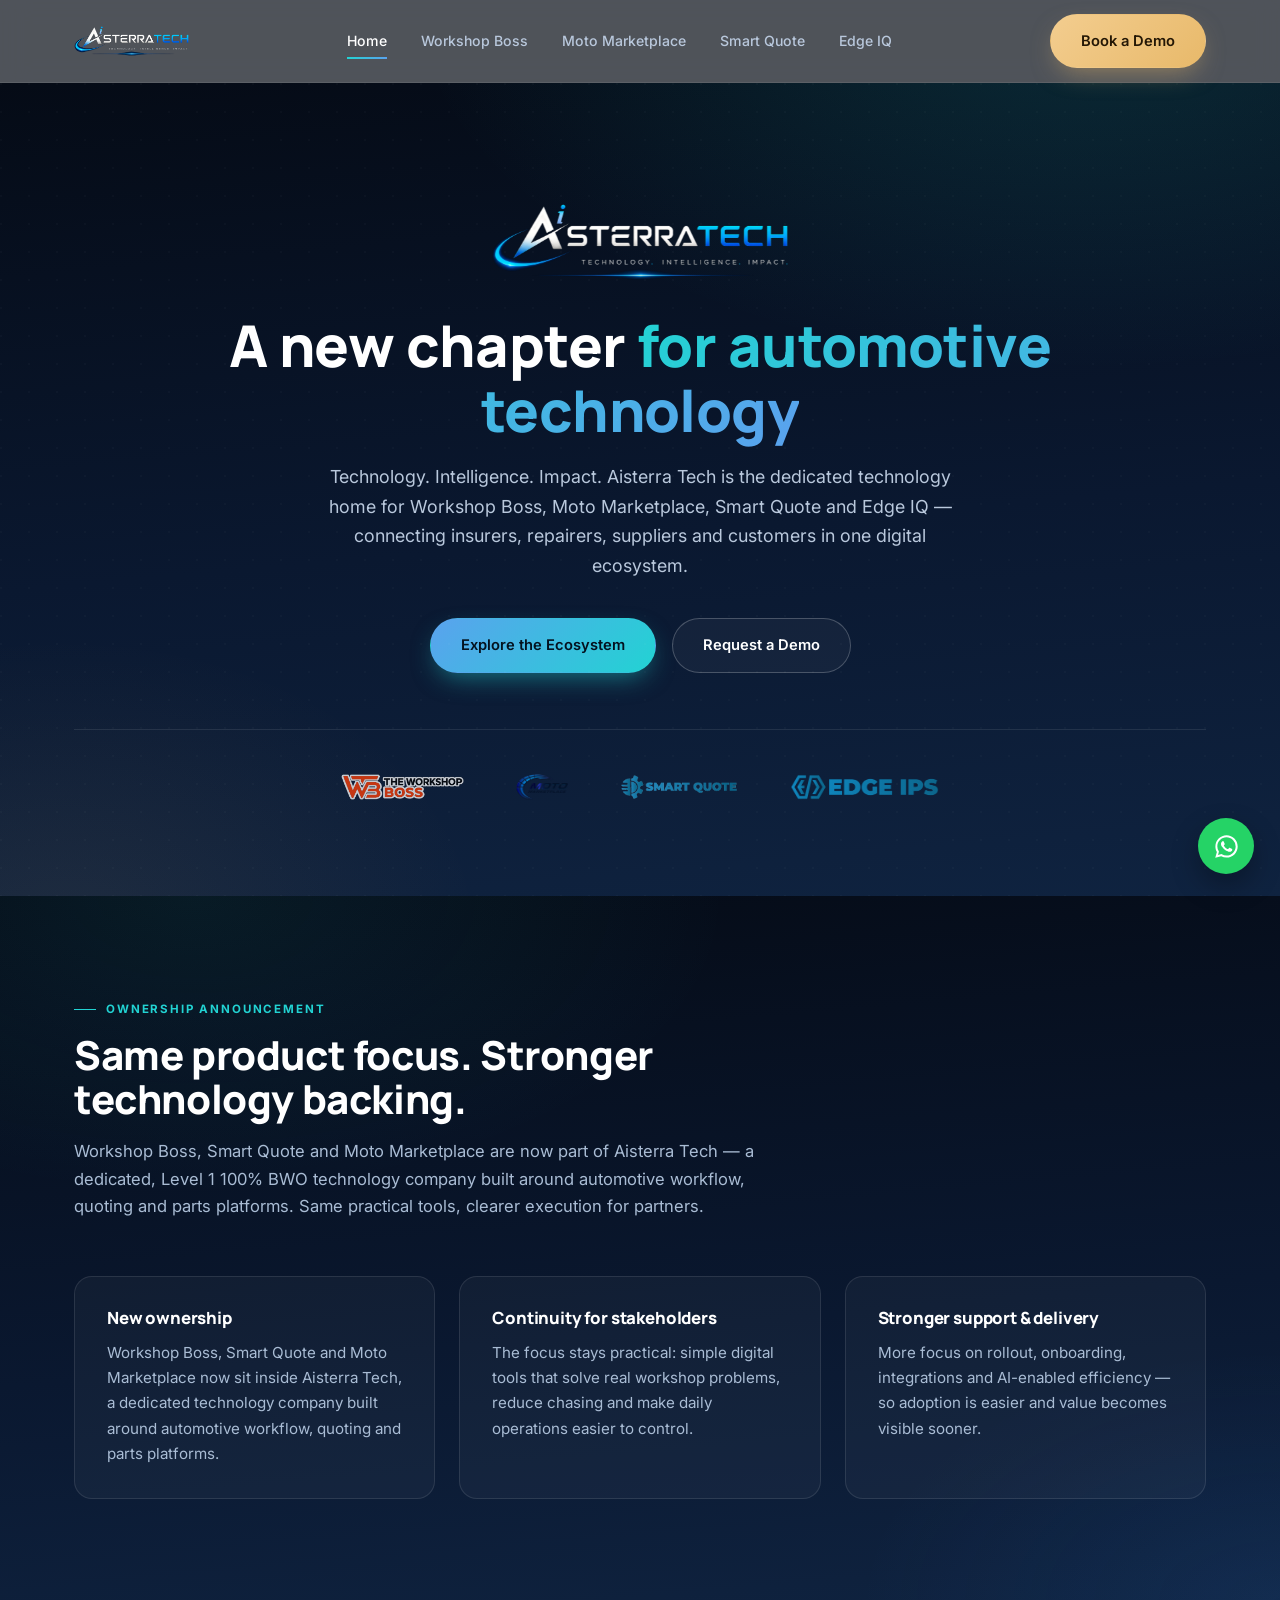
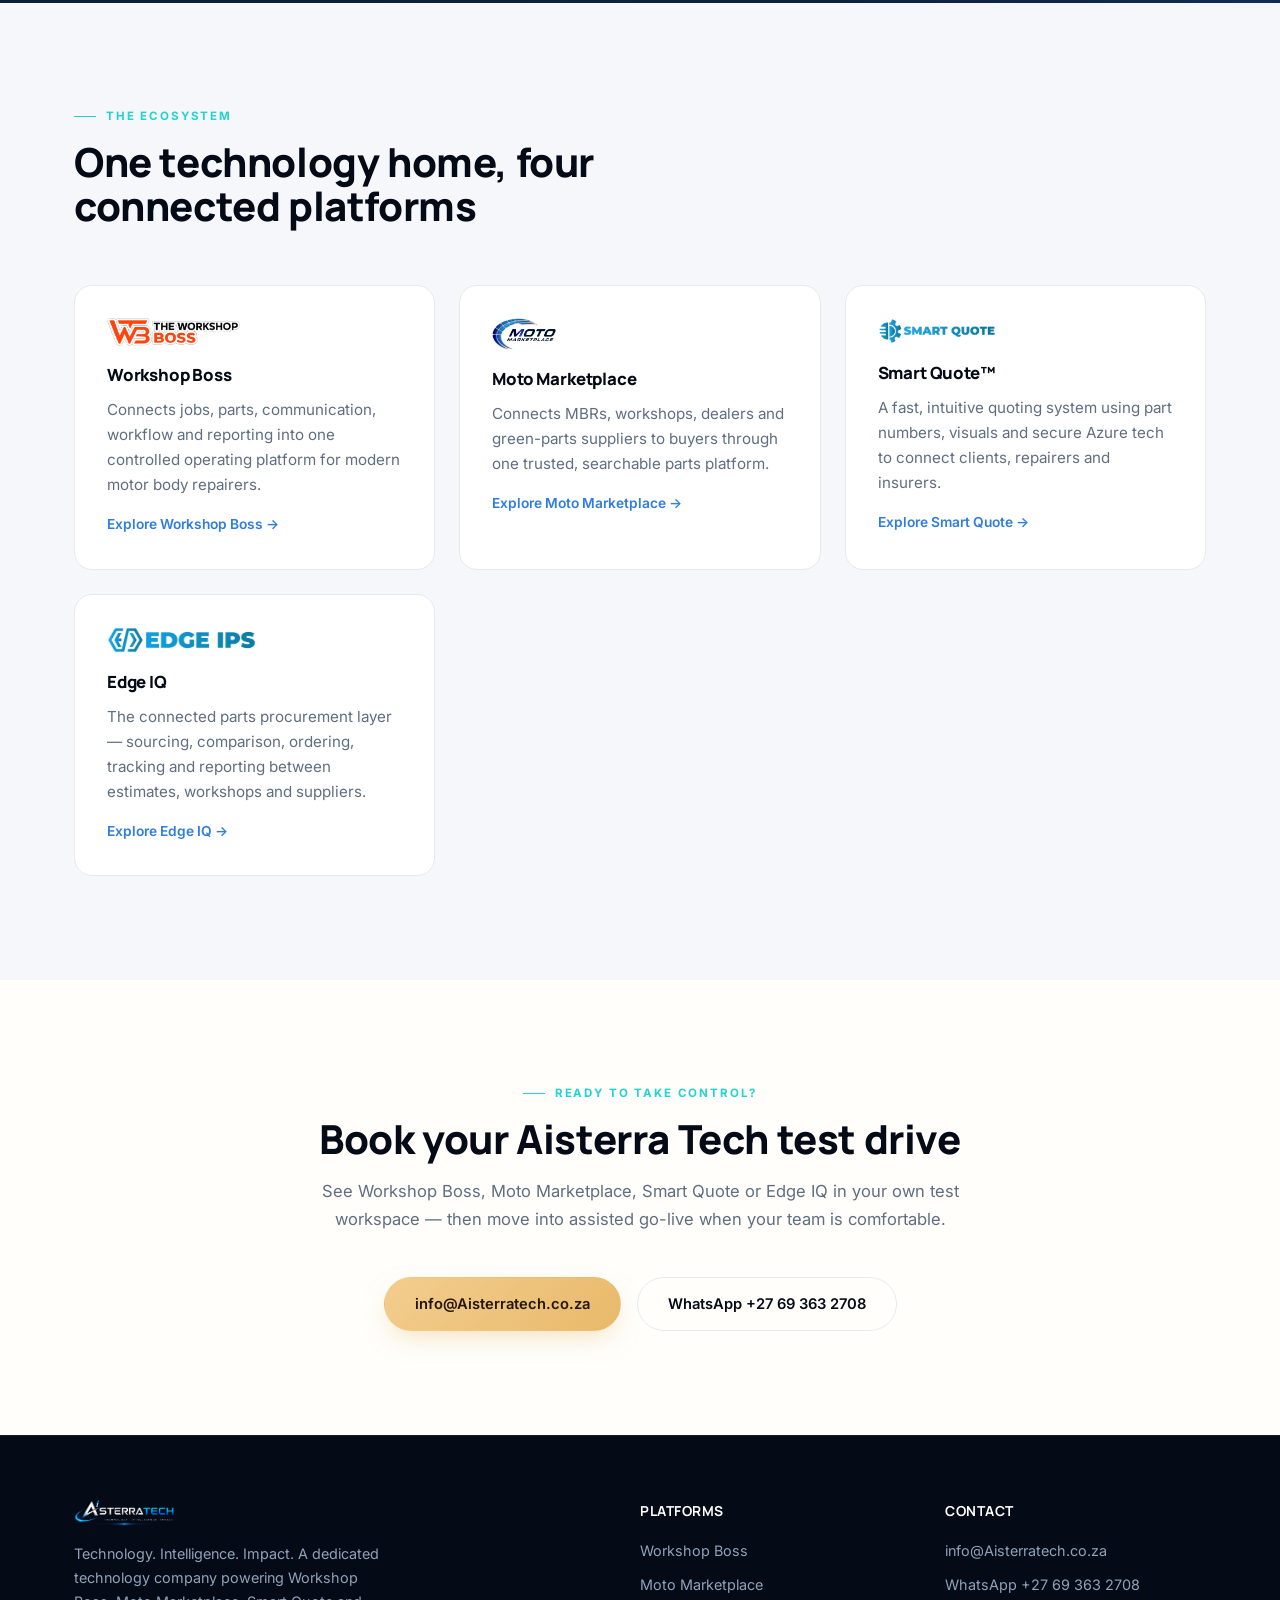
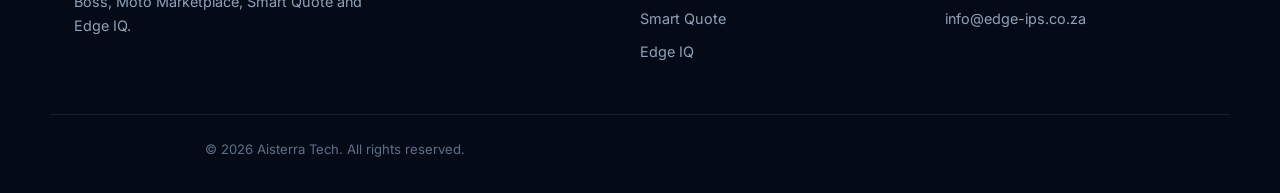
==== commit cbb20957: "Add scroll animations, mobile hamburger nav, refined motion for better flow" ====
--- a/index.html
+++ b/index.html
@@ -12,6 +12,7 @@
 <header>
   <div class="wrap">
     <a href="index.html" class="brand"><img src="assets/aisterra-logo.png" alt="Aisterra Tech"></a>
+    <button class="nav-toggle" aria-label="Toggle menu" aria-expanded="false"><span></span><span></span><span></span></button>
     <nav>
       <a href="index.html" class="active">Home</a>
       <a href="workshop-boss.html">Workshop Boss</a>
@@ -43,12 +44,12 @@
 
 <section id="ecosystem" class="bg-dark">
   <div class="wrap">
-    <div class="section-head">
+    <div class="section-head reveal">
       <span class="eyebrow">Ownership Announcement</span>
       <h2>Same product focus. Stronger technology backing.</h2>
       <p>Workshop Boss, Smart Quote and Moto Marketplace are now part of Aisterra Tech — a dedicated, Level 1 100% BWO technology company built around automotive workflow, quoting and parts platforms. Same practical tools, clearer execution for partners.</p>
     </div>
-    <div class="grid-3">
+    <div class="grid-3 reveal">
       <div class="card">
         <h3>New ownership</h3>
         <p>Workshop Boss, Smart Quote and Moto Marketplace now sit inside Aisterra Tech, a dedicated technology company built around automotive workflow, quoting and parts platforms.</p>
@@ -67,11 +68,11 @@
 
 <section class="bg-alt">
   <div class="wrap">
-    <div class="section-head">
+    <div class="section-head reveal">
       <span class="eyebrow">The Ecosystem</span>
       <h2 style="color:var(--navy)">One technology home, four connected platforms</h2>
     </div>
-    <div class="grid-3">
+    <div class="grid-3 reveal">
       <div class="card">
         <img src="assets/workshopboss-logo.png" alt="Workshop Boss" style="height:28px;margin-bottom:20px">
         <h3>Workshop Boss</h3>
@@ -91,7 +92,7 @@
         <a class="learn" href="smart-quote.html">Explore Smart Quote →</a>
       </div>
     </div>
-    <div class="grid-3" style="margin-top:24px">
+    <div class="grid-3 reveal" style="margin-top:24px">
       <div class="card">
         <img src="assets/edgeiq-logo.png" alt="Edge IQ" style="height:26px;margin-bottom:20px">
         <h3>Edge IQ</h3>
@@ -104,7 +105,7 @@
 
 <section id="contact">
   <div class="wrap" style="text-align:center">
-    <div class="section-head" style="margin:0 auto 44px">
+    <div class="section-head reveal" style="margin:0 auto 44px">
       <span class="eyebrow" style="justify-content:center">Ready to take control?</span>
       <h2 style="color:var(--navy)">Book your Aisterra Tech test drive</h2>
       <p>See Workshop Boss, Moto Marketplace, Smart Quote or Edge IQ in your own test workspace — then move into assisted go-live when your team is comfortable.</p>
@@ -147,5 +148,6 @@
   <svg viewBox="0 0 24 24"><path d="M12.04 2C6.58 2 2.13 6.45 2.13 11.91c0 1.75.46 3.46 1.32 4.96L2 22l5.25-1.38a9.9 9.9 0 0 0 4.79 1.22h.01c5.46 0 9.9-4.45 9.9-9.91C21.96 6.45 17.5 2 12.04 2zm0 18.02h-.01a8.1 8.1 0 0 1-4.14-1.13l-.3-.18-3.12.82.83-3.04-.19-.31a8.13 8.13 0 0 1-1.25-4.28c0-4.49 3.65-8.14 8.14-8.14 2.17 0 4.21.85 5.75 2.39a8.08 8.08 0 0 1 2.38 5.75c0 4.49-3.65 8.14-8.14 8.14zm4.47-6.1c-.24-.12-1.44-.71-1.66-.79-.22-.08-.39-.12-.55.12-.16.24-.63.79-.78.95-.14.16-.29.18-.53.06-.24-.12-1.02-.38-1.95-1.2-.72-.64-1.21-1.44-1.35-1.68-.14-.24-.01-.37.11-.49.11-.11.24-.29.36-.43.12-.14.16-.24.24-.41.08-.16.04-.31-.02-.43-.06-.12-.55-1.33-.76-1.82-.2-.48-.4-.42-.55-.42-.14 0-.31-.02-.47-.02-.16 0-.43.06-.66.31-.22.24-.86.85-.86 2.07 0 1.22.89 2.4 1.01 2.57.12.16 1.75 2.67 4.25 3.74.59.26 1.06.41 1.42.52.6.19 1.14.16 1.57.1.48-.07 1.44-.59 1.64-1.15.2-.57.2-1.05.14-1.15-.06-.1-.22-.16-.46-.28z"/></svg>
 </a>
 
+<script src="assets/app.js" defer></script>
 </body>
 </html>
--- a/assets/style.css
+++ b/assets/style.css
@@ -9,9 +9,29 @@
 }
 *{box-sizing:border-box;margin:0;padding:0}
 html{scroll-behavior:smooth}
-body{font-family:'Inter',-apple-system,'Segoe UI',Roboto,Arial,sans-serif;color:var(--ink);background:var(--bg);line-height:1.65;-webkit-font-smoothing:antialiased}
+body{font-family:'Inter',-apple-system,'Segoe UI',Roboto,Arial,sans-serif;color:var(--ink);background:var(--bg);line-height:1.65;-webkit-font-smoothing:antialiased;overflow-x:hidden}
 a{color:inherit;text-decoration:none}
 img{max-width:100%;display:block}
+
+@media (prefers-reduced-motion: reduce){
+  *,*::before,*::after{animation-duration:.01ms!important;animation-iteration-count:1!important;transition-duration:.01ms!important;scroll-behavior:auto!important}
+}
+
+/* Reveal-on-scroll */
+.reveal{opacity:0;transform:translateY(28px);transition:opacity .7s cubic-bezier(.22,1,.36,1),transform .7s cubic-bezier(.22,1,.36,1)}
+.reveal.is-visible{opacity:1;transform:translateY(0)}
+.reveal-group .reveal:nth-child(1){transition-delay:0s}
+.reveal-group .reveal:nth-child(2){transition-delay:.08s}
+.reveal-group .reveal:nth-child(3){transition-delay:.16s}
+.reveal-group .reveal:nth-child(4){transition-delay:.24s}
+
+/* Hero load-in (page-load animation, not scroll-triggered) */
+@keyframes heroIn{from{opacity:0;transform:translateY(18px)}to{opacity:1;transform:translateY(0)}}
+.hero .brand-emblem{animation:heroIn .8s cubic-bezier(.22,1,.36,1) both}
+.hero h1{animation:heroIn .8s cubic-bezier(.22,1,.36,1) .1s both}
+.hero p{animation:heroIn .8s cubic-bezier(.22,1,.36,1) .2s both}
+.hero-actions{animation:heroIn .8s cubic-bezier(.22,1,.36,1) .3s both}
+.hero .brand-row{animation:heroIn .8s cubic-bezier(.22,1,.36,1) .4s both}
 .wrap{max-width:1180px;margin:0 auto;padding:0 24px}
 h1,h2,h3{font-family:'Manrope',sans-serif;line-height:1.12;font-weight:800;letter-spacing:-.01em}
 .eyebrow{text-transform:uppercase;letter-spacing:.16em;font-size:.72rem;font-weight:700;color:var(--cyan);margin-bottom:14px;display:flex;align-items:center;gap:10px}
@@ -37,7 +57,8 @@
 .btn-outline-dark{background:transparent;color:var(--navy);border-color:var(--border)}
 .btn-outline-dark:hover{border-color:var(--navy)}
 
-header{position:sticky;top:0;z-index:80;background:rgba(5,11,22,.85);backdrop-filter:blur(14px) saturate(160%);border-bottom:1px solid rgba(255,255,255,.07)}
+header{position:sticky;top:0;z-index:80;background:rgba(5,11,22,.7);backdrop-filter:blur(14px) saturate(160%);border-bottom:1px solid rgba(255,255,255,.07);transition:background .3s ease,border-color .3s ease}
+header.is-scrolled{background:rgba(5,11,22,.94);border-bottom-color:rgba(255,255,255,.1)}
 header .wrap{display:flex;align-items:center;justify-content:space-between;height:82px;gap:24px}
 header .brand{display:flex;align-items:center;height:100%}
 header .brand img{max-height:30px;width:auto;object-fit:contain}
@@ -46,6 +67,12 @@
 nav a::after{content:"";position:absolute;left:0;right:0;bottom:0;height:2px;background:linear-gradient(90deg,var(--cyan),var(--blue-light));transform:scaleX(0);transform-origin:left;transition:transform .25s ease}
 nav a:hover,nav a.active{color:#fff}
 nav a:hover::after,nav a.active::after{transform:scaleX(1)}
+
+.nav-toggle{display:none;flex-direction:column;justify-content:center;gap:5px;width:32px;height:32px;padding:0;background:none;border:none;cursor:pointer}
+.nav-toggle span{display:block;width:100%;height:2px;background:#fff;border-radius:2px;transition:transform .3s ease,opacity .3s ease}
+.nav-toggle.is-open span:nth-child(1){transform:translateY(7px) rotate(45deg)}
+.nav-toggle.is-open span:nth-child(2){opacity:0}
+.nav-toggle.is-open span:nth-child(3){transform:translateY(-7px) rotate(-45deg)}
 
 .hero{background:
     radial-gradient(1100px 620px at 85% -12%, rgba(34,211,211,.16), transparent 62%),
@@ -115,7 +142,17 @@
 .wa-btn svg{width:27px;height:27px;fill:#fff}
 
 @media(max-width:920px){
-  nav{display:none}
+  .nav-toggle{display:flex}
+  nav{
+    position:fixed;top:82px;left:0;right:0;bottom:0;
+    background:rgba(5,11,22,.98);backdrop-filter:blur(14px);
+    flex-direction:column;align-items:flex-start;gap:0;padding:12px 24px;
+    transform:translateY(-12px);opacity:0;pointer-events:none;
+    transition:opacity .25s ease,transform .25s ease;
+  }
+  nav.is-open{opacity:1;transform:translateY(0);pointer-events:auto}
+  nav a{width:100%;padding:16px 0;border-bottom:1px solid rgba(255,255,255,.08);font-size:1rem}
+  nav a::after{display:none}
   .split{grid-template-columns:1fr}
   .grid-3{grid-template-columns:1fr}
   .grid-4{grid-template-columns:repeat(2,1fr)}
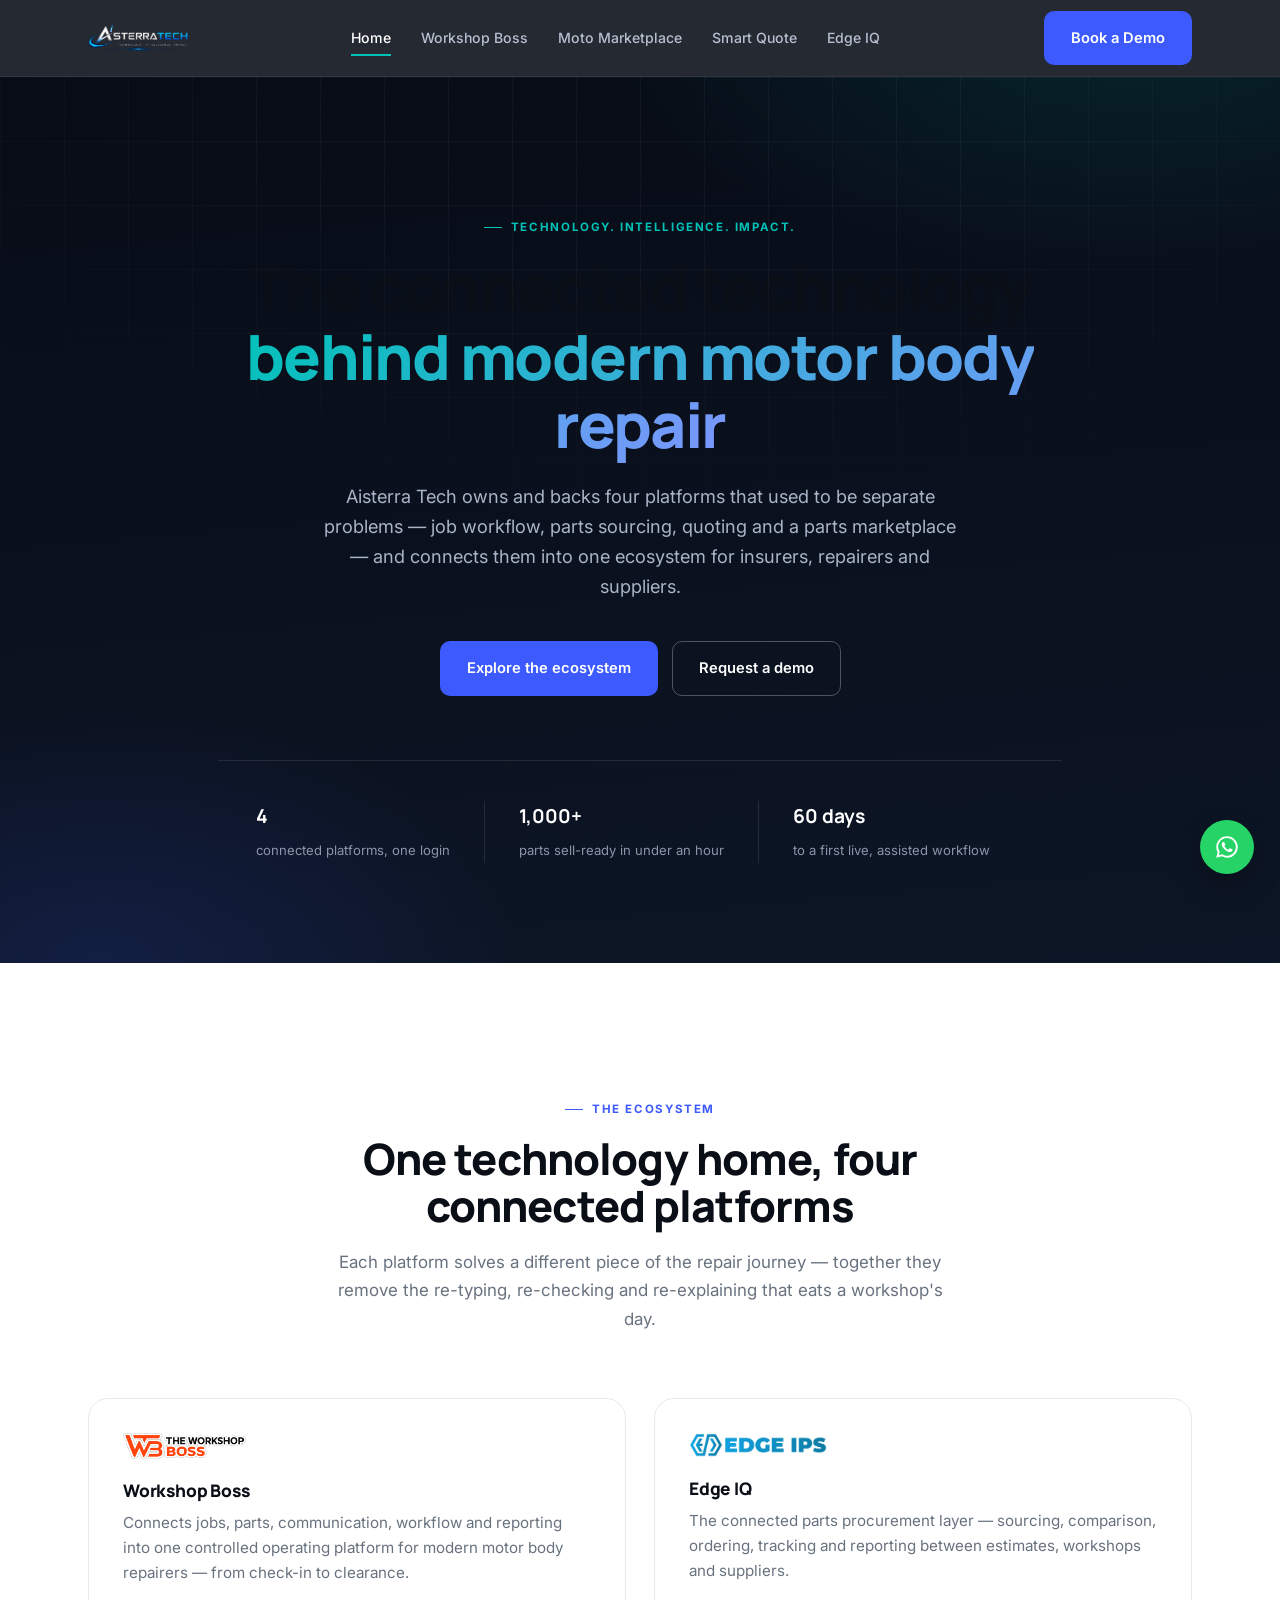
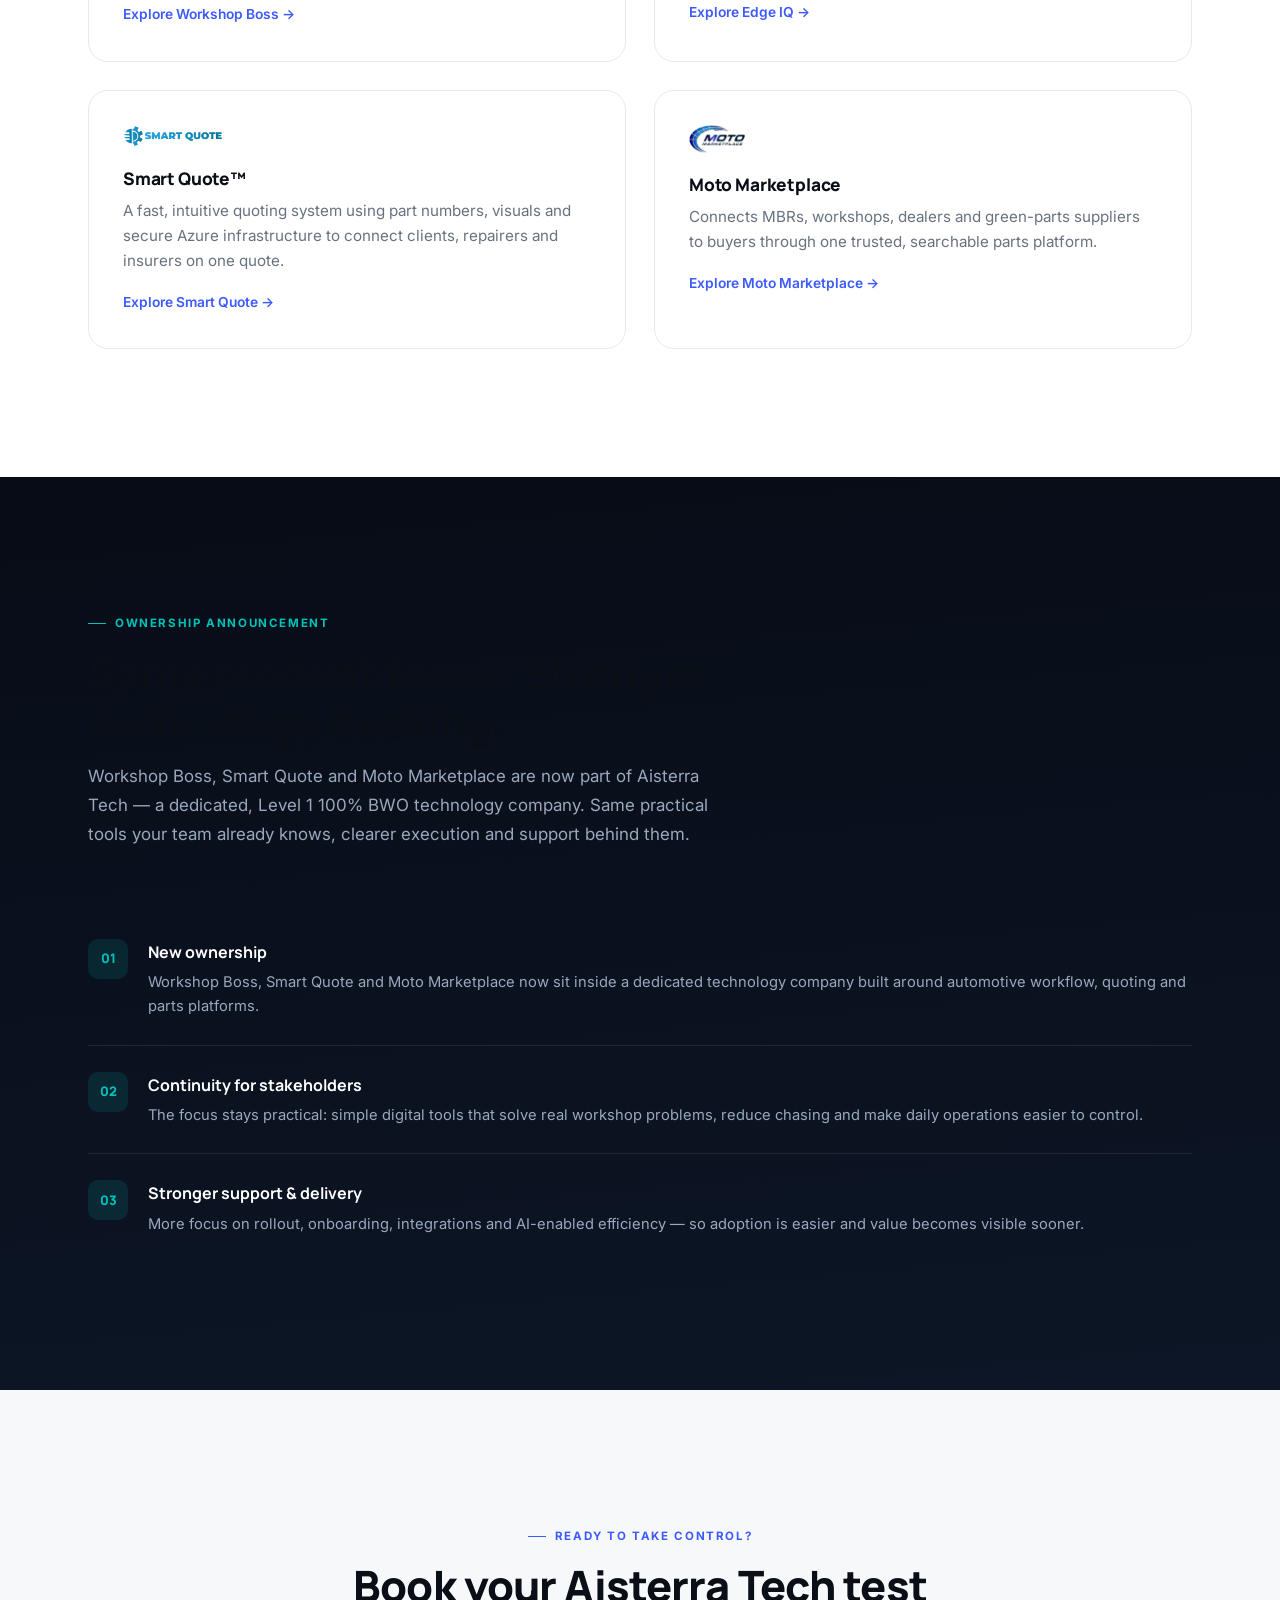
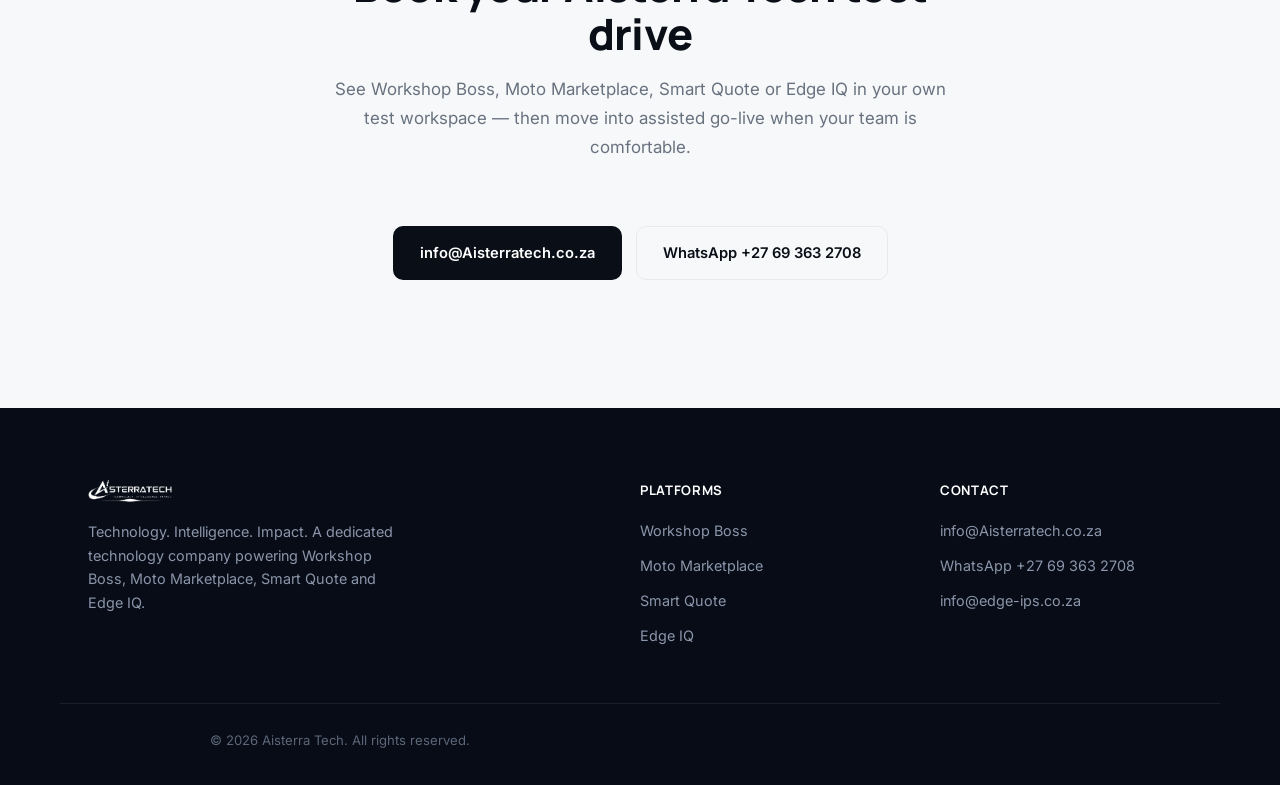
==== commit 7ddc0a07: "Full redesign: lighter frontier-style theme, real flow diagrams, value strips, much more white space" ====
--- a/index.html
+++ b/index.html
@@ -11,7 +11,7 @@
 
 <header>
   <div class="wrap">
-    <a href="index.html" class="brand"><img src="assets/aisterra-logo.png" alt="Aisterra Tech"></a>
+    <a href="index.html" class="brand"><img src="assets/aisterra-logo.png" alt="Aisterra Tech" style="filter:none"></a>
     <button class="nav-toggle" aria-label="Toggle menu" aria-expanded="false"><span></span><span></span><span></span></button>
     <nav>
       <a href="index.html" class="active">Home</a>
@@ -20,99 +20,95 @@
       <a href="smart-quote.html">Smart Quote</a>
       <a href="edge-iq.html">Edge IQ</a>
     </nav>
-    <a href="#contact" class="btn btn-gold">Book a Demo</a>
+    <a href="#contact" class="btn btn-primary">Book a Demo</a>
   </div>
 </header>
 
 <section class="hero">
   <div class="wrap">
-    <img class="brand-emblem" src="assets/aisterra-logo.png" alt="Aisterra Tech">
-    <h1>A new chapter <span>for automotive technology</span></h1>
-    <p>Technology. Intelligence. Impact. Aisterra Tech is the dedicated technology home for Workshop Boss, Moto Marketplace, Smart Quote and Edge IQ — connecting insurers, repairers, suppliers and customers in one digital ecosystem.</p>
+    <span class="eyebrow on-dark" style="justify-content:center">Technology. Intelligence. Impact.</span>
+    <h1>The connected technology <span>behind modern motor body repair</span></h1>
+    <p>Aisterra Tech owns and backs four platforms that used to be separate problems — job workflow, parts sourcing, quoting and a parts marketplace — and connects them into one ecosystem for insurers, repairers and suppliers.</p>
     <div class="hero-actions">
-      <a href="#ecosystem" class="btn btn-primary">Explore the Ecosystem</a>
-      <a href="#contact" class="btn btn-ghost">Request a Demo</a>
+      <a href="#ecosystem" class="btn btn-primary">Explore the ecosystem</a>
+      <a href="#contact" class="btn btn-ghost">Request a demo</a>
     </div>
-    <div class="brand-row">
-      <a href="workshop-boss.html"><img src="assets/workshopboss-logo.png" alt="Workshop Boss"></a>
-      <a href="moto-marketplace.html"><img src="assets/motomarketplace-logo.png" alt="Moto Marketplace"></a>
-      <a href="smart-quote.html"><img src="assets/smartquote-logo.png" alt="Smart Quote"></a>
-      <a href="edge-iq.html"><img src="assets/edgeiq-logo.png" alt="Edge IQ"></a>
+    <div class="value-strip">
+      <div class="item"><b>4</b><span>connected platforms, one login</span></div>
+      <div class="item"><b>1,000+</b><span>parts sell-ready in under an hour</span></div>
+      <div class="item"><b>60 days</b><span>to a first live, assisted workflow</span></div>
     </div>
   </div>
 </section>
 
-<section id="ecosystem" class="bg-dark">
+<section id="ecosystem">
   <div class="wrap">
-    <div class="section-head reveal">
-      <span class="eyebrow">Ownership Announcement</span>
-      <h2>Same product focus. Stronger technology backing.</h2>
-      <p>Workshop Boss, Smart Quote and Moto Marketplace are now part of Aisterra Tech — a dedicated, Level 1 100% BWO technology company built around automotive workflow, quoting and parts platforms. Same practical tools, clearer execution for partners.</p>
+    <div class="section-head center reveal">
+      <span class="eyebrow" style="justify-content:center">The ecosystem</span>
+      <h2>One technology home, four connected platforms</h2>
+      <p>Each platform solves a different piece of the repair journey — together they remove the re-typing, re-checking and re-explaining that eats a workshop's day.</p>
     </div>
-    <div class="grid-3 reveal">
-      <div class="card">
-        <h3>New ownership</h3>
-        <p>Workshop Boss, Smart Quote and Moto Marketplace now sit inside Aisterra Tech, a dedicated technology company built around automotive workflow, quoting and parts platforms.</p>
+    <div class="grid-2">
+      <div class="card reveal">
+        <img src="assets/workshopboss-logo.png" alt="Workshop Boss" style="height:26px;margin-bottom:22px">
+        <h3>Workshop Boss</h3>
+        <p>Connects jobs, parts, communication, workflow and reporting into one controlled operating platform for modern motor body repairers — from check-in to clearance.</p>
+        <a class="learn" href="workshop-boss.html">Explore Workshop Boss →</a>
       </div>
-      <div class="card">
-        <h3>Continuity for stakeholders</h3>
-        <p>The focus stays practical: simple digital tools that solve real workshop problems, reduce chasing and make daily operations easier to control.</p>
+      <div class="card reveal">
+        <img src="assets/edgeiq-logo.png" alt="Edge IQ" style="height:24px;margin-bottom:22px">
+        <h3>Edge IQ</h3>
+        <p>The connected parts procurement layer — sourcing, comparison, ordering, tracking and reporting between estimates, workshops and suppliers.</p>
+        <a class="learn" href="edge-iq.html">Explore Edge IQ →</a>
       </div>
-      <div class="card">
-        <h3>Stronger support &amp; delivery</h3>
-        <p>More focus on rollout, onboarding, integrations and AI-enabled efficiency — so adoption is easier and value becomes visible sooner.</p>
+      <div class="card reveal">
+        <img src="assets/smartquote-logo.png" alt="Smart Quote" style="height:22px;margin-bottom:22px">
+        <h3>Smart Quote™</h3>
+        <p>A fast, intuitive quoting system using part numbers, visuals and secure Azure infrastructure to connect clients, repairers and insurers on one quote.</p>
+        <a class="learn" href="smart-quote.html">Explore Smart Quote →</a>
+      </div>
+      <div class="card reveal">
+        <img src="assets/motomarketplace-logo.png" alt="Moto Marketplace" style="height:28px;margin-bottom:22px">
+        <h3>Moto Marketplace</h3>
+        <p>Connects MBRs, workshops, dealers and green-parts suppliers to buyers through one trusted, searchable parts platform.</p>
+        <a class="learn" href="moto-marketplace.html">Explore Moto Marketplace →</a>
       </div>
     </div>
   </div>
 </section>
 
-<section class="bg-alt">
+<section class="bg-dark">
   <div class="wrap">
     <div class="section-head reveal">
-      <span class="eyebrow">The Ecosystem</span>
-      <h2 style="color:var(--navy)">One technology home, four connected platforms</h2>
+      <span class="eyebrow on-dark">Ownership announcement</span>
+      <h2>Same product focus. Stronger technology backing.</h2>
+      <p>Workshop Boss, Smart Quote and Moto Marketplace are now part of Aisterra Tech — a dedicated, Level 1 100% BWO technology company. Same practical tools your team already knows, clearer execution and support behind them.</p>
     </div>
-    <div class="grid-3 reveal">
-      <div class="card">
-        <img src="assets/workshopboss-logo.png" alt="Workshop Boss" style="height:28px;margin-bottom:20px">
-        <h3>Workshop Boss</h3>
-        <p>Connects jobs, parts, communication, workflow and reporting into one controlled operating platform for modern motor body repairers.</p>
-        <a class="learn" href="workshop-boss.html">Explore Workshop Boss →</a>
-      </div>
-      <div class="card">
-        <img src="assets/motomarketplace-logo.png" alt="Moto Marketplace" style="height:32px;margin-bottom:20px">
-        <h3>Moto Marketplace</h3>
-        <p>Connects MBRs, workshops, dealers and green-parts suppliers to buyers through one trusted, searchable parts platform.</p>
-        <a class="learn" href="moto-marketplace.html">Explore Moto Marketplace →</a>
-      </div>
-      <div class="card">
-        <img src="assets/smartquote-logo.png" alt="Smart Quote" style="height:26px;margin-bottom:20px">
-        <h3>Smart Quote™</h3>
-        <p>A fast, intuitive quoting system using part numbers, visuals and secure Azure tech to connect clients, repairers and insurers.</p>
-        <a class="learn" href="smart-quote.html">Explore Smart Quote →</a>
-      </div>
+    <div class="feature-row reveal">
+      <div class="icon">01</div>
+      <div><h4>New ownership</h4><p>Workshop Boss, Smart Quote and Moto Marketplace now sit inside a dedicated technology company built around automotive workflow, quoting and parts platforms.</p></div>
     </div>
-    <div class="grid-3 reveal" style="margin-top:24px">
-      <div class="card">
-        <img src="assets/edgeiq-logo.png" alt="Edge IQ" style="height:26px;margin-bottom:20px">
-        <h3>Edge IQ</h3>
-        <p>The connected parts procurement layer — sourcing, comparison, ordering, tracking and reporting between estimates, workshops and suppliers.</p>
-        <a class="learn" href="edge-iq.html">Explore Edge IQ →</a>
-      </div>
+    <div class="feature-row reveal">
+      <div class="icon">02</div>
+      <div><h4>Continuity for stakeholders</h4><p>The focus stays practical: simple digital tools that solve real workshop problems, reduce chasing and make daily operations easier to control.</p></div>
+    </div>
+    <div class="feature-row reveal">
+      <div class="icon">03</div>
+      <div><h4>Stronger support &amp; delivery</h4><p>More focus on rollout, onboarding, integrations and AI-enabled efficiency — so adoption is easier and value becomes visible sooner.</p></div>
     </div>
   </div>
 </section>
 
-<section id="contact">
-  <div class="wrap" style="text-align:center">
-    <div class="section-head reveal" style="margin:0 auto 44px">
+<section id="contact" class="bg-surface">
+  <div class="wrap">
+    <div class="section-head center reveal" style="margin-left:auto;margin-right:auto">
       <span class="eyebrow" style="justify-content:center">Ready to take control?</span>
-      <h2 style="color:var(--navy)">Book your Aisterra Tech test drive</h2>
+      <h2>Book your Aisterra Tech test drive</h2>
       <p>See Workshop Boss, Moto Marketplace, Smart Quote or Edge IQ in your own test workspace — then move into assisted go-live when your team is comfortable.</p>
     </div>
-    <div class="hero-actions">
-      <a href="mailto:info@Aisterratech.co.za" class="btn btn-gold">info@Aisterratech.co.za</a>
-      <a href="https://wa.me/27693632708" class="btn btn-outline-dark" style="border:1px solid var(--border)">WhatsApp +27 69 363 2708</a>
+    <div class="hero-actions" style="justify-content:center">
+      <a href="mailto:info@Aisterratech.co.za" class="btn btn-dark">info@Aisterratech.co.za</a>
+      <a href="https://wa.me/27693632708" class="btn btn-outline">WhatsApp +27 69 363 2708</a>
     </div>
   </div>
 </section>
--- a/assets/style.css
+++ b/assets/style.css
@@ -1,70 +1,77 @@
-@import url('https://fonts.googleapis.com/css2?family=Manrope:wght@500;700;800&family=Inter:wght@400;500;600&display=swap');
+@import url('https://fonts.googleapis.com/css2?family=Manrope:wght@500;600;700;800&family=Inter:wght@400;500;600&display=swap');
 
 :root{
-  --navy:#050b16; --navy-2:#0a1830; --navy-3:#0f2340;
-  --blue:#2f7de0; --blue-light:#5aa2ee; --cyan:#22d3d3;
-  --gold:#e8b96a; --ink:#0c1220; --muted:#5f6e80;
-  --bg:#fffefb; --bg-alt:#f6f7fa; --border:#e7e9ee; --radius:18px;
-  --serif-weight:800;
+  --ink:#0a0e16; --ink-soft:#20293a; --muted:#68727f; --faint:#98a1ac;
+  --bg:#ffffff; --surface:#f7f8fa; --surface-2:#f0f2f5; --line:#e7e9ee;
+  --accent:#3d5afe; --accent-2:#00c2b8; --accent-soft:#eef1ff;
+  --navy:#070c16; --navy-2:#0d1626;
+  --radius:14px; --radius-lg:20px;
+  --ease:cubic-bezier(.22,1,.36,1);
 }
 *{box-sizing:border-box;margin:0;padding:0}
 html{scroll-behavior:smooth}
 body{font-family:'Inter',-apple-system,'Segoe UI',Roboto,Arial,sans-serif;color:var(--ink);background:var(--bg);line-height:1.65;-webkit-font-smoothing:antialiased;overflow-x:hidden}
 a{color:inherit;text-decoration:none}
 img{max-width:100%;display:block}
+.wrap{max-width:1160px;margin:0 auto;padding:0 28px}
+.wrap-narrow{max-width:820px;margin:0 auto;padding:0 28px}
+h1,h2,h3{font-family:'Manrope',sans-serif;line-height:1.1;font-weight:800;letter-spacing:-.02em;color:var(--ink)}
 
 @media (prefers-reduced-motion: reduce){
   *,*::before,*::after{animation-duration:.01ms!important;animation-iteration-count:1!important;transition-duration:.01ms!important;scroll-behavior:auto!important}
 }
 
 /* Reveal-on-scroll */
-.reveal{opacity:0;transform:translateY(28px);transition:opacity .7s cubic-bezier(.22,1,.36,1),transform .7s cubic-bezier(.22,1,.36,1)}
+.reveal{opacity:0;transform:translateY(22px);transition:opacity .6s var(--ease),transform .6s var(--ease)}
 .reveal.is-visible{opacity:1;transform:translateY(0)}
-.reveal-group .reveal:nth-child(1){transition-delay:0s}
-.reveal-group .reveal:nth-child(2){transition-delay:.08s}
-.reveal-group .reveal:nth-child(3){transition-delay:.16s}
-.reveal-group .reveal:nth-child(4){transition-delay:.24s}
-
-/* Hero load-in (page-load animation, not scroll-triggered) */
-@keyframes heroIn{from{opacity:0;transform:translateY(18px)}to{opacity:1;transform:translateY(0)}}
-.hero .brand-emblem{animation:heroIn .8s cubic-bezier(.22,1,.36,1) both}
-.hero h1{animation:heroIn .8s cubic-bezier(.22,1,.36,1) .1s both}
-.hero p{animation:heroIn .8s cubic-bezier(.22,1,.36,1) .2s both}
-.hero-actions{animation:heroIn .8s cubic-bezier(.22,1,.36,1) .3s both}
-.hero .brand-row{animation:heroIn .8s cubic-bezier(.22,1,.36,1) .4s both}
-.wrap{max-width:1180px;margin:0 auto;padding:0 24px}
-h1,h2,h3{font-family:'Manrope',sans-serif;line-height:1.12;font-weight:800;letter-spacing:-.01em}
-.eyebrow{text-transform:uppercase;letter-spacing:.16em;font-size:.72rem;font-weight:700;color:var(--cyan);margin-bottom:14px;display:flex;align-items:center;gap:10px}
-.eyebrow::before{content:"";width:22px;height:1px;background:var(--cyan)}
-section{padding:104px 0}
-.bg-alt{background:var(--bg-alt)}
-.bg-dark{background:
-    radial-gradient(900px 500px at 15% 0%, rgba(34,211,211,.08), transparent 60%),
-    radial-gradient(700px 420px at 100% 100%, rgba(47,125,224,.10), transparent 60%),
-    linear-gradient(175deg,var(--navy),var(--navy-2) 60%,var(--navy-3));
-  color:#fff}
-.section-head{max-width:680px;margin:0 0 56px}
-.section-head h2{font-size:clamp(1.7rem,3.2vw,2.5rem)}
-.section-head p{color:var(--muted);margin-top:16px;font-size:1.04rem;font-weight:400}
-.bg-dark .section-head p{color:#a9bcd4}
-
-.btn{display:inline-flex;align-items:center;justify-content:center;gap:8px;padding:14px 30px;border-radius:999px;font-weight:600;font-size:.92rem;transition:transform .2s cubic-bezier(.2,.8,.2,1),box-shadow .2s ease,background .2s ease;cursor:pointer;border:1px solid transparent;font-family:'Inter',sans-serif}
-.btn:hover{transform:translateY(-2px)}
-.btn-primary{background:linear-gradient(135deg,var(--blue-light),var(--cyan));color:#04121f;box-shadow:0 10px 26px -8px rgba(34,211,211,.55)}
-.btn-gold{background:linear-gradient(135deg,#f3cd8f,var(--gold));color:#241705;box-shadow:0 10px 26px -8px rgba(232,185,106,.5)}
-.btn-ghost{background:rgba(255,255,255,.04);color:#fff;border-color:rgba(255,255,255,.22)}
-.btn-ghost:hover{background:rgba(255,255,255,.09)}
-.btn-outline-dark{background:transparent;color:var(--navy);border-color:var(--border)}
-.btn-outline-dark:hover{border-color:var(--navy)}
-
-header{position:sticky;top:0;z-index:80;background:rgba(5,11,22,.7);backdrop-filter:blur(14px) saturate(160%);border-bottom:1px solid rgba(255,255,255,.07);transition:background .3s ease,border-color .3s ease}
-header.is-scrolled{background:rgba(5,11,22,.94);border-bottom-color:rgba(255,255,255,.1)}
-header .wrap{display:flex;align-items:center;justify-content:space-between;height:82px;gap:24px}
+
+@keyframes heroIn{from{opacity:0;transform:translateY(14px)}to{opacity:1;transform:translateY(0)}}
+.hero .eyebrow{animation:heroIn .7s var(--ease) both}
+.hero h1{animation:heroIn .7s var(--ease) .08s both}
+.hero p{animation:heroIn .7s var(--ease) .16s both}
+.hero-actions{animation:heroIn .7s var(--ease) .24s both}
+.hero .value-strip{animation:heroIn .7s var(--ease) .32s both}
+.hero .brand-emblem{animation:heroIn .7s var(--ease) both}
+
+/* ---------- Type & layout utilities ---------- */
+.eyebrow{text-transform:uppercase;letter-spacing:.14em;font-size:.72rem;font-weight:700;color:var(--accent);margin-bottom:16px;display:inline-flex;align-items:center;gap:9px}
+.eyebrow::before{content:"";width:18px;height:1px;background:var(--accent)}
+.eyebrow.on-dark{color:var(--accent-2)}
+.eyebrow.on-dark::before{background:var(--accent-2)}
+
+section{padding:128px 0}
+.section-tight{padding:88px 0}
+.bg-surface{background:var(--surface)}
+.bg-dark{background:linear-gradient(175deg,var(--navy),var(--navy-2));color:#fff}
+.bg-dark .muted-on-dark{color:#9aa7bd}
+
+.section-head{max-width:640px;margin:0 0 64px}
+.section-head.center{margin-left:auto;margin-right:auto;text-align:center}
+.section-head h2{font-size:clamp(1.9rem,3.4vw,2.7rem)}
+.section-head p{color:var(--muted);margin-top:18px;font-size:1.06rem;font-weight:400;line-height:1.7}
+.bg-dark .section-head p{color:#9aa7bd}
+
+/* ---------- Buttons ---------- */
+.btn{display:inline-flex;align-items:center;justify-content:center;gap:8px;padding:14px 26px;border-radius:10px;font-weight:600;font-size:.92rem;transition:background .25s var(--ease),color .25s var(--ease),border-color .25s var(--ease),transform .25s var(--ease);cursor:pointer;border:1px solid transparent;font-family:'Inter',sans-serif}
+.btn:hover{transform:translateY(-1px)}
+.btn-primary{background:var(--accent);color:#fff}
+.btn-primary:hover{background:#2c47e0}
+.btn-dark{background:var(--ink);color:#fff}
+.btn-dark:hover{background:#000}
+.btn-ghost{background:transparent;color:#fff;border-color:rgba(255,255,255,.28)}
+.btn-ghost:hover{border-color:rgba(255,255,255,.55)}
+.btn-outline{background:transparent;color:var(--ink);border-color:var(--line)}
+.btn-outline:hover{border-color:var(--ink)}
+
+/* ---------- Header / nav ---------- */
+header{position:sticky;top:0;z-index:80;background:rgba(7,12,22,.88);backdrop-filter:blur(14px) saturate(160%);border-bottom:1px solid rgba(255,255,255,.06);transition:background .3s ease,border-color .3s ease}
+header.is-scrolled{background:rgba(7,12,22,.98);border-bottom-color:rgba(255,255,255,.1)}
+header .wrap{display:flex;align-items:center;justify-content:space-between;height:76px;gap:24px}
 header .brand{display:flex;align-items:center;height:100%}
-header .brand img{max-height:30px;width:auto;object-fit:contain}
-nav{display:flex;gap:34px}
-nav a{color:#b9c8dc;font-weight:500;font-size:.88rem;position:relative;padding:6px 0}
-nav a::after{content:"";position:absolute;left:0;right:0;bottom:0;height:2px;background:linear-gradient(90deg,var(--cyan),var(--blue-light));transform:scaleX(0);transform-origin:left;transition:transform .25s ease}
+header .brand img{max-height:26px;width:auto;object-fit:contain}
+nav{display:flex;gap:30px}
+nav a{color:#b7c0d1;font-weight:500;font-size:.88rem;position:relative;padding:6px 0}
+nav a::after{content:"";position:absolute;left:0;right:0;bottom:0;height:2px;background:var(--accent-2);transform:scaleX(0);transform-origin:left;transition:transform .25s ease}
 nav a:hover,nav a.active{color:#fff}
 nav a:hover::after,nav a.active::after{transform:scaleX(1)}
 
@@ -74,89 +81,141 @@
 .nav-toggle.is-open span:nth-child(2){opacity:0}
 .nav-toggle.is-open span:nth-child(3){transform:translateY(-7px) rotate(-45deg)}
 
+/* ---------- Hero ---------- */
 .hero{background:
-    radial-gradient(1100px 620px at 85% -12%, rgba(34,211,211,.16), transparent 62%),
-    radial-gradient(700px 500px at 5% 105%, rgba(232,185,106,.08), transparent 60%),
-    linear-gradient(175deg,var(--navy) 0%,var(--navy-2) 55%,var(--navy-3) 100%);
-  color:#fff;padding:120px 0 96px;position:relative;overflow:hidden}
-.hero::after{content:"";position:absolute;inset:0;background-image:radial-gradient(circle at 1px 1px,rgba(255,255,255,.05) 1px,transparent 0);background-size:28px 28px;opacity:.45;pointer-events:none}
-.hero .wrap{position:relative;text-align:center}
-.hero .brand-emblem{height:78px;margin:0 auto 32px;object-fit:contain}
-.hero h1{font-size:clamp(2.3rem,4.6vw,3.6rem);margin-bottom:20px}
-.hero h1 span{background:linear-gradient(135deg,var(--cyan),var(--blue-light));-webkit-background-clip:text;background-clip:text;color:transparent}
-.hero p{color:#b9c8dc;font-size:1.12rem;max-width:58ch;margin:0 auto 38px;font-weight:400}
-.hero-actions{display:flex;gap:16px;justify-content:center;flex-wrap:wrap;margin-bottom:0}
-.brand-row{display:flex;justify-content:center;align-items:center;gap:52px;flex-wrap:wrap;margin-top:56px;padding-top:44px;border-top:1px solid rgba(255,255,255,.09)}
-.brand-row a{opacity:.78;transition:opacity .2s ease,transform .2s ease}
-.brand-row a:hover{opacity:1;transform:translateY(-2px)}
-.brand-row img{height:26px;width:auto;object-fit:contain}
-
-.grid-3{display:grid;grid-template-columns:repeat(3,1fr);gap:24px}
-.card{background:#fff;border:1px solid var(--border);border-radius:var(--radius);padding:32px;transition:transform .25s cubic-bezier(.2,.8,.2,1),box-shadow .25s ease,border-color .25s ease}
-.card:hover{transform:translateY(-5px);box-shadow:0 22px 44px -18px rgba(10,25,50,.18);border-color:transparent}
-.card h3{font-size:1.05rem;margin-bottom:12px;color:var(--navy);font-family:'Manrope',sans-serif}
-.card p{color:var(--muted);font-size:.95rem}
-.card a.learn{display:inline-flex;align-items:center;gap:6px;margin-top:16px;color:var(--blue);font-weight:600;font-size:.86rem;transition:gap .2s ease}
+    radial-gradient(900px 480px at 88% -10%, rgba(0,194,184,.14), transparent 60%),
+    radial-gradient(700px 420px at 8% 100%, rgba(61,90,254,.14), transparent 60%),
+    linear-gradient(175deg,var(--navy) 0%,var(--navy-2) 100%);
+  color:#fff;padding:132px 0 100px;position:relative;overflow:hidden}
+.hero::after{content:"";position:absolute;inset:0;background-image:linear-gradient(rgba(255,255,255,.035) 1px,transparent 1px),linear-gradient(90deg,rgba(255,255,255,.035) 1px,transparent 1px);background-size:64px 64px;-webkit-mask-image:radial-gradient(ellipse 80% 60% at 50% 0%,black 40%,transparent 90%);mask-image:radial-gradient(ellipse 80% 60% at 50% 0%,black 40%,transparent 90%);pointer-events:none}
+.hero .wrap{position:relative;text-align:center;max-width:900px}
+.hero .brand-emblem{height:60px;margin:0 auto 30px;object-fit:contain}
+.hero h1{font-size:clamp(2.4rem,5vw,3.9rem);margin-bottom:22px;letter-spacing:-.025em}
+.hero h1 span{background:linear-gradient(135deg,var(--accent-2),#7c96ff);-webkit-background-clip:text;background-clip:text;color:transparent}
+.hero p{color:#aab4c7;font-size:1.14rem;max-width:58ch;margin:0 auto 40px;font-weight:400}
+.hero-actions{display:flex;gap:14px;justify-content:center;flex-wrap:wrap;margin-bottom:0}
+
+.value-strip{display:flex;justify-content:center;gap:0;flex-wrap:wrap;margin-top:64px;padding-top:40px;border-top:1px solid rgba(255,255,255,.1)}
+.value-strip .item{padding:0 34px;text-align:left;border-left:1px solid rgba(255,255,255,.1)}
+.value-strip .item:first-child{border-left:none;padding-left:0}
+.value-strip .item b{display:block;font-family:'Manrope',sans-serif;font-size:1.2rem;color:#fff;margin-bottom:4px;font-weight:700}
+.value-strip .item span{font-size:.82rem;color:#8b96ab}
+
+/* ---------- Brand strip (index hero) ---------- */
+.brand-row{display:flex;justify-content:center;align-items:center;gap:48px;flex-wrap:wrap;margin-top:60px}
+.brand-row a{opacity:.7;transition:opacity .2s ease}
+.brand-row a:hover{opacity:1}
+.brand-row img{height:24px;width:auto;object-fit:contain;filter:brightness(0) invert(1);opacity:.9}
+
+/* ---------- Cards & grids ---------- */
+.grid-2{display:grid;grid-template-columns:1fr 1fr;gap:28px}
+.grid-3{display:grid;grid-template-columns:repeat(3,1fr);gap:28px}
+.grid-4{display:grid;grid-template-columns:repeat(4,1fr);gap:24px}
+
+.card{background:#fff;border:1px solid var(--line);border-radius:var(--radius-lg);padding:34px;transition:border-color .25s var(--ease),box-shadow .25s var(--ease)}
+.card:hover{border-color:var(--accent);box-shadow:0 20px 44px -24px rgba(10,14,22,.16)}
+.card .num{display:inline-flex;align-items:center;justify-content:center;width:34px;height:34px;border-radius:9px;background:var(--accent-soft);color:var(--accent);font-family:'Manrope',sans-serif;font-weight:800;font-size:.86rem;margin-bottom:18px}
+.card h3{font-size:1.08rem;margin-bottom:10px;letter-spacing:-.01em}
+.card p{color:var(--muted);font-size:.95rem;line-height:1.65}
+.card a.learn{display:inline-flex;align-items:center;gap:6px;margin-top:18px;color:var(--accent);font-weight:600;font-size:.86rem;transition:gap .2s ease}
 .card a.learn:hover{gap:10px}
-.bg-dark .card{background:rgba(255,255,255,.035);border:1px solid rgba(255,255,255,.1)}
+.bg-dark .card{background:rgba(255,255,255,.03);border:1px solid rgba(255,255,255,.1)}
+.bg-dark .card:hover{border-color:var(--accent-2)}
 .bg-dark .card h3{color:#fff}
-.bg-dark .card p{color:#a9bcd4}
-
-.brand-section{padding:108px 0}
-.brand-head{display:flex;align-items:center;gap:22px;margin-bottom:24px;flex-wrap:wrap}
-.brand-head img{max-height:44px;width:auto;object-fit:contain}
-.brand-head .tag{font-size:.72rem;font-weight:700;letter-spacing:.1em;text-transform:uppercase;color:var(--muted);background:var(--bg-alt);border:1px solid var(--border);border-radius:999px;padding:7px 16px}
-.split{display:grid;grid-template-columns:1.05fr .95fr;gap:64px;align-items:center}
-.checklist{list-style:none;margin-top:24px}
-.checklist li{display:flex;gap:16px;padding:12px 0;font-weight:500;color:var(--navy-2);border-bottom:1px solid var(--border)}
-.checklist li:last-child{border-bottom:none}
-.checklist li::before{content:"";flex:0 0 8px;height:8px;border-radius:50%;background:linear-gradient(135deg,var(--blue-light),var(--cyan));margin-top:8px}
-.panel{background:linear-gradient(165deg,var(--navy),var(--navy-2));border-radius:22px;padding:40px;color:#fff;border:1px solid rgba(255,255,255,.08)}
+.bg-dark .card p{color:#9aa7bd}
+.bg-dark .card .num{background:rgba(0,194,184,.12);color:var(--accent-2)}
+
+.feature-row{display:flex;gap:20px;padding:26px 0;border-bottom:1px solid var(--line)}
+.feature-row:last-child{border-bottom:none}
+.feature-row .icon{flex:0 0 40px;height:40px;border-radius:10px;background:var(--accent-soft);display:flex;align-items:center;justify-content:center;color:var(--accent);font-family:'Manrope',sans-serif;font-weight:800;font-size:.82rem}
+.feature-row h4{font-size:1rem;margin-bottom:5px;font-family:'Manrope',sans-serif;font-weight:700}
+.feature-row p{color:var(--muted);font-size:.92rem;line-height:1.65}
+.bg-dark .feature-row{border-bottom-color:rgba(255,255,255,.09)}
+.bg-dark .feature-row .icon{background:rgba(0,194,184,.12);color:var(--accent-2)}
+.bg-dark .feature-row h4{color:#fff}
+.bg-dark .feature-row p{color:#9aa7bd}
+
+/* ---------- Split layout ---------- */
+.split{display:grid;grid-template-columns:1.05fr .95fr;gap:72px;align-items:center}
+.checklist{list-style:none;margin-top:26px}
+.checklist li{display:flex;gap:14px;padding:13px 0;font-weight:500;color:var(--ink-soft);font-size:.98rem}
+.checklist li::before{content:"";flex:0 0 6px;height:6px;border-radius:50%;background:var(--accent);margin-top:9px}
+.panel{background:var(--navy);border-radius:var(--radius-lg);padding:40px;color:#fff}
 .panel .stat{display:flex;justify-content:space-between;align-items:baseline;padding:16px 0;border-bottom:1px solid rgba(255,255,255,.1)}
 .panel .stat:last-child{border-bottom:none}
-.panel .stat b{color:var(--cyan);font-size:1.15rem;text-align:right;font-family:'Manrope',sans-serif}
-.panel .stat span{color:#a9bcd4;font-size:.85rem}
-
-.grid-4{display:grid;grid-template-columns:repeat(4,1fr);gap:18px;margin-top:40px}
-.mini-card{background:var(--bg-alt);border:1px solid var(--border);border-radius:14px;padding:24px;transition:transform .2s ease}
-.mini-card:hover{transform:translateY(-3px)}
-.mini-card b{display:block;color:var(--navy);font-size:.94rem;margin-bottom:8px;font-family:'Manrope',sans-serif}
-.mini-card span{color:var(--muted);font-size:.86rem}
-
-.journey{display:flex;gap:6px;flex-wrap:wrap;margin-top:40px}
-.journey .node{flex:1;min-width:106px;text-align:center;background:rgba(255,255,255,.035);border:1px solid rgba(255,255,255,.09);border-radius:14px;padding:20px 10px;position:relative}
-.journey .node b{display:block;width:32px;height:32px;line-height:32px;border-radius:50%;background:linear-gradient(135deg,var(--blue-light),var(--cyan));color:#04121f;margin:0 auto 12px;font-weight:800;font-family:'Manrope',sans-serif}
-.journey .node span{font-size:.8rem;color:#cfe0f5}
-
-footer{background:var(--navy);color:#8fa2ba;padding:64px 0 32px;font-size:.9rem;border-top:1px solid rgba(255,255,255,.06)}
-footer .wrap{display:grid;grid-template-columns:2fr 1fr 1fr;gap:44px}
-footer .brand img{max-height:26px;width:auto;margin-bottom:16px;object-fit:contain}
-footer h4{color:#fff;margin-bottom:16px;font-size:.86rem;font-family:'Manrope',sans-serif;letter-spacing:.04em;text-transform:uppercase}
+.panel .stat b{color:var(--accent-2);font-size:1.1rem;text-align:right;font-family:'Manrope',sans-serif}
+.panel .stat span{color:#8b96ab;font-size:.85rem}
+
+/* ---------- Flow diagram (replaces text-box grids) ---------- */
+.flow{display:flex;align-items:flex-start;gap:0;margin-top:56px;position:relative}
+.flow-step{flex:1;position:relative;padding:0 14px;text-align:center}
+.flow-step:first-child{padding-left:0}
+.flow-step:last-child{padding-right:0}
+.flow-step .dot{width:40px;height:40px;border-radius:50%;background:var(--accent);color:#fff;display:flex;align-items:center;justify-content:center;font-family:'Manrope',sans-serif;font-weight:800;font-size:.92rem;margin:0 auto 16px;position:relative;z-index:2}
+.bg-dark .flow-step .dot{background:var(--accent-2);color:var(--navy)}
+.flow-step .line{position:absolute;top:20px;left:calc(-50% + 20px);width:calc(100% - 40px);height:2px;background:var(--line);z-index:1}
+.bg-dark .flow-step .line{background:rgba(255,255,255,.14)}
+.flow-step:first-child .line{display:none}
+.flow-step b{display:block;font-size:.9rem;font-family:'Manrope',sans-serif;font-weight:700;margin-bottom:6px}
+.flow-step span{font-size:.8rem;color:var(--muted);line-height:1.5}
+.bg-dark .flow-step span{color:#9aa7bd}
+
+/* ---------- Pills / tags ---------- */
+.pill-row{display:flex;flex-wrap:wrap;gap:10px}
+.pill{border:1px solid var(--line);border-radius:999px;padding:9px 18px;font-size:.86rem;font-weight:600;color:var(--ink-soft);background:#fff}
+.bg-dark .pill{border-color:rgba(255,255,255,.14);color:#dbe2ef;background:rgba(255,255,255,.03)}
+.bg-surface .pill{background:#fff}
+
+/* ---------- FAQ accordion ---------- */
+.faq-item{border-bottom:1px solid var(--line)}
+.faq-item summary{list-style:none;padding:22px 0;cursor:pointer;display:flex;justify-content:space-between;align-items:center;font-weight:700;font-family:'Manrope',sans-serif;font-size:1rem}
+.faq-item summary::-webkit-details-marker{display:none}
+.faq-item summary::after{content:'+';color:var(--accent);font-size:1.3rem;font-weight:400;transition:transform .3s var(--ease)}
+.faq-item[open] summary::after{transform:rotate(45deg)}
+.faq-body{padding:0 0 22px;color:var(--muted);font-size:.95rem;line-height:1.7}
+
+/* ---------- Brand section header (product pages) ---------- */
+.brand-head{display:flex;align-items:center;gap:20px;margin-bottom:22px;flex-wrap:wrap}
+.brand-head img{max-height:38px;width:auto;object-fit:contain}
+.brand-head .tag{font-size:.72rem;font-weight:700;letter-spacing:.08em;text-transform:uppercase;color:var(--muted);background:var(--surface);border:1px solid var(--line);border-radius:999px;padding:7px 16px}
+
+/* ---------- Footer ---------- */
+footer{background:var(--navy);color:#8b96ab;padding:72px 0 34px;font-size:.9rem}
+footer .wrap{display:grid;grid-template-columns:2fr 1fr 1fr;gap:48px}
+footer .brand img{max-height:22px;width:auto;margin-bottom:18px;object-fit:contain;filter:brightness(0) invert(1)}
+footer h4{color:#fff;margin-bottom:18px;font-size:.82rem;font-family:'Manrope',sans-serif;letter-spacing:.05em;text-transform:uppercase}
 footer ul{list-style:none}
-footer li{margin-bottom:10px}
+footer li{margin-bottom:11px}
 footer li a:hover{color:#fff}
-.foot-bottom{border-top:1px solid rgba(255,255,255,.08);margin-top:40px;padding-top:24px;text-align:center;color:#5f7089;font-size:.82rem}
-
-.wa-btn{position:fixed;bottom:26px;right:26px;z-index:90;width:56px;height:56px;border-radius:50%;background:#25D366;display:flex;align-items:center;justify-content:center;box-shadow:0 12px 28px rgba(0,0,0,.3);transition:transform .2s ease}
-.wa-btn:hover{transform:scale(1.08)}
-.wa-btn svg{width:27px;height:27px;fill:#fff}
+.foot-bottom{border-top:1px solid rgba(255,255,255,.08);margin-top:44px;padding-top:26px;text-align:center;color:#5c6779;font-size:.82rem}
+
+.wa-btn{position:fixed;bottom:26px;right:26px;z-index:90;width:54px;height:54px;border-radius:50%;background:#25D366;display:flex;align-items:center;justify-content:center;box-shadow:0 12px 28px rgba(0,0,0,.25);transition:transform .2s ease}
+.wa-btn:hover{transform:scale(1.07)}
+.wa-btn svg{width:26px;height:26px;fill:#fff}
 
 @media(max-width:920px){
+  section{padding:88px 0}
   .nav-toggle{display:flex}
   nav{
-    position:fixed;top:82px;left:0;right:0;bottom:0;
-    background:rgba(5,11,22,.98);backdrop-filter:blur(14px);
-    flex-direction:column;align-items:flex-start;gap:0;padding:12px 24px;
+    position:fixed;top:76px;left:0;right:0;bottom:0;
+    background:rgba(7,12,22,.99);backdrop-filter:blur(14px);
+    flex-direction:column;align-items:flex-start;gap:0;padding:12px 28px;
     transform:translateY(-12px);opacity:0;pointer-events:none;
     transition:opacity .25s ease,transform .25s ease;
   }
   nav.is-open{opacity:1;transform:translateY(0);pointer-events:auto}
-  nav a{width:100%;padding:16px 0;border-bottom:1px solid rgba(255,255,255,.08);font-size:1rem}
+  nav a{width:100%;padding:16px 0;border-bottom:1px solid rgba(255,255,255,.1);font-size:1rem;color:#e4e9f2}
   nav a::after{display:none}
   .split{grid-template-columns:1fr}
-  .grid-3{grid-template-columns:1fr}
+  .grid-2,.grid-3{grid-template-columns:1fr}
   .grid-4{grid-template-columns:repeat(2,1fr)}
   footer .wrap{grid-template-columns:1fr}
-  .journey{flex-direction:column}
-  .brand-row{gap:28px}
+  .value-strip{flex-direction:column;align-items:center;gap:20px}
+  .value-strip .item{border-left:none;text-align:center;padding:0}
+  .flow{flex-direction:column;gap:28px}
+  .flow-step{padding:0;text-align:left;display:flex;gap:16px;align-items:flex-start}
+  .flow-step .dot{margin:0}
+  .flow-step .line{display:none}
+  .flow-step > div{flex:1}
+  .brand-row{gap:26px}
 }
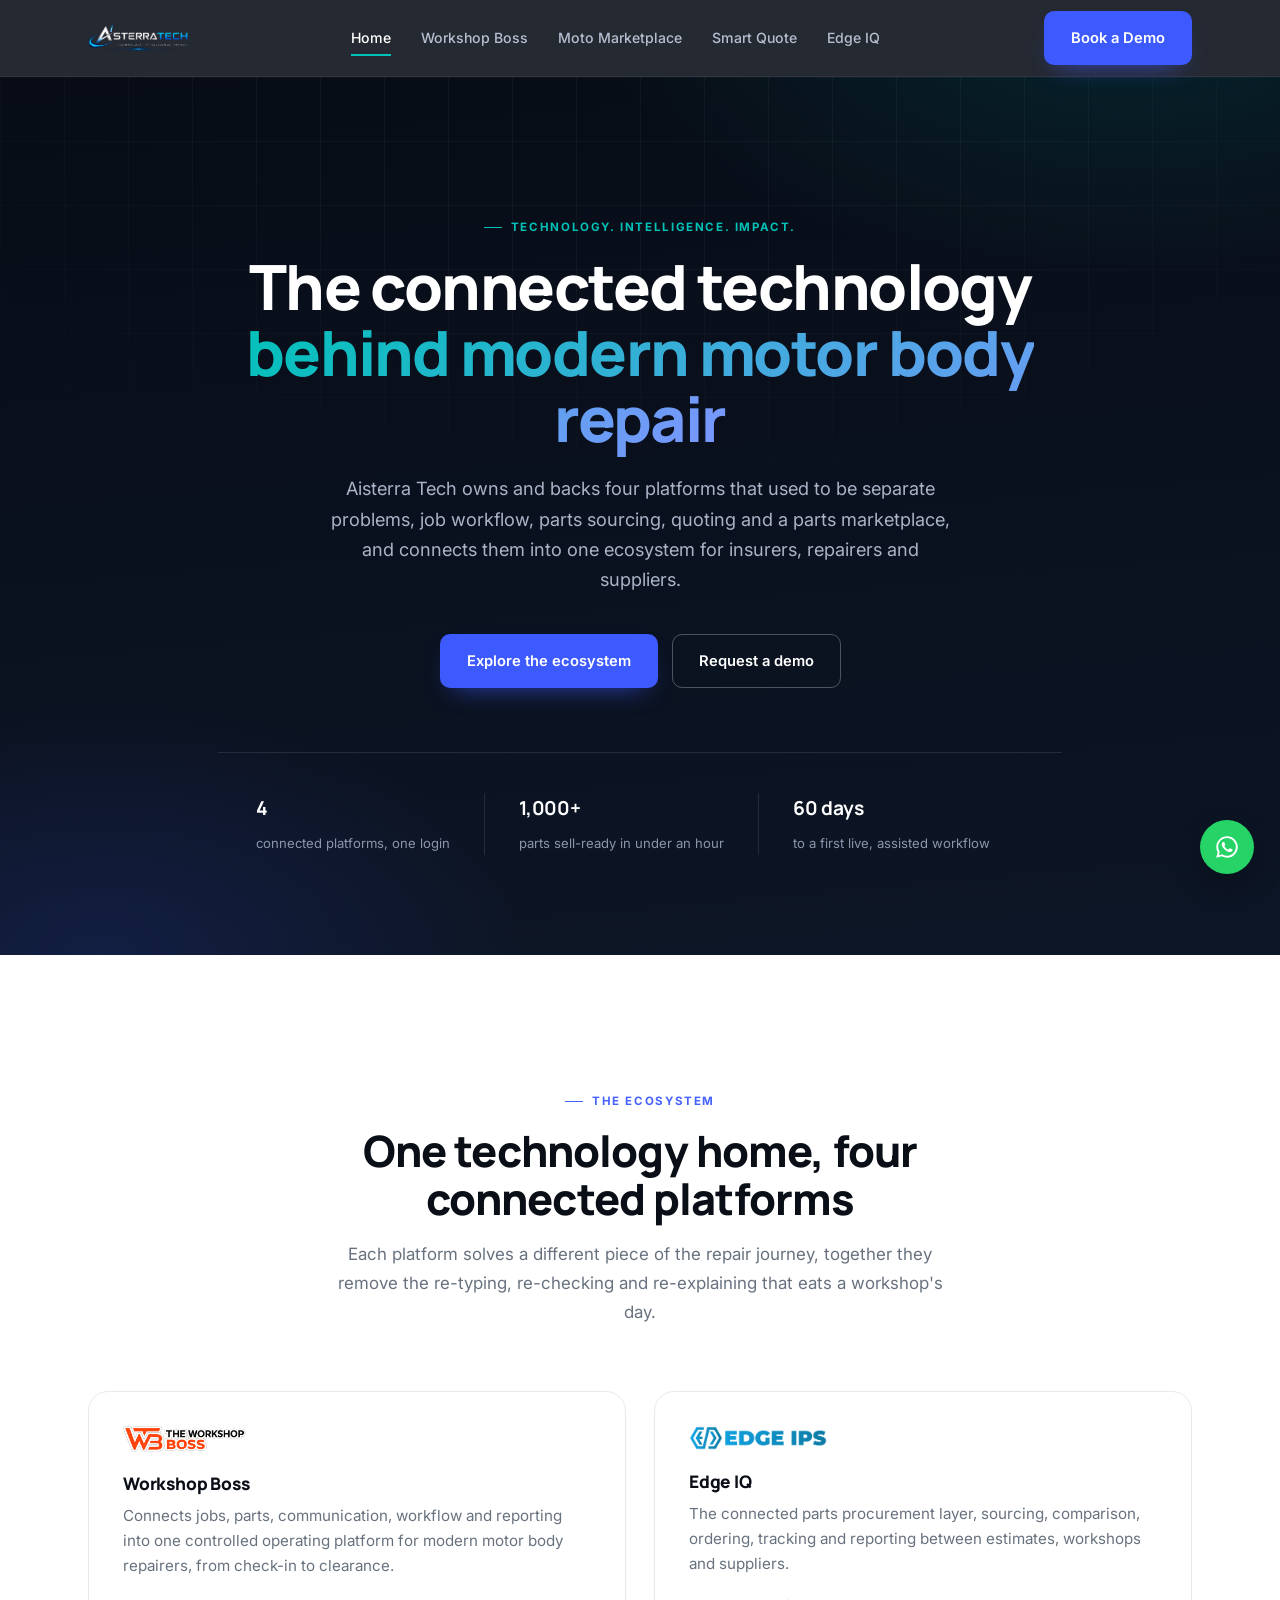
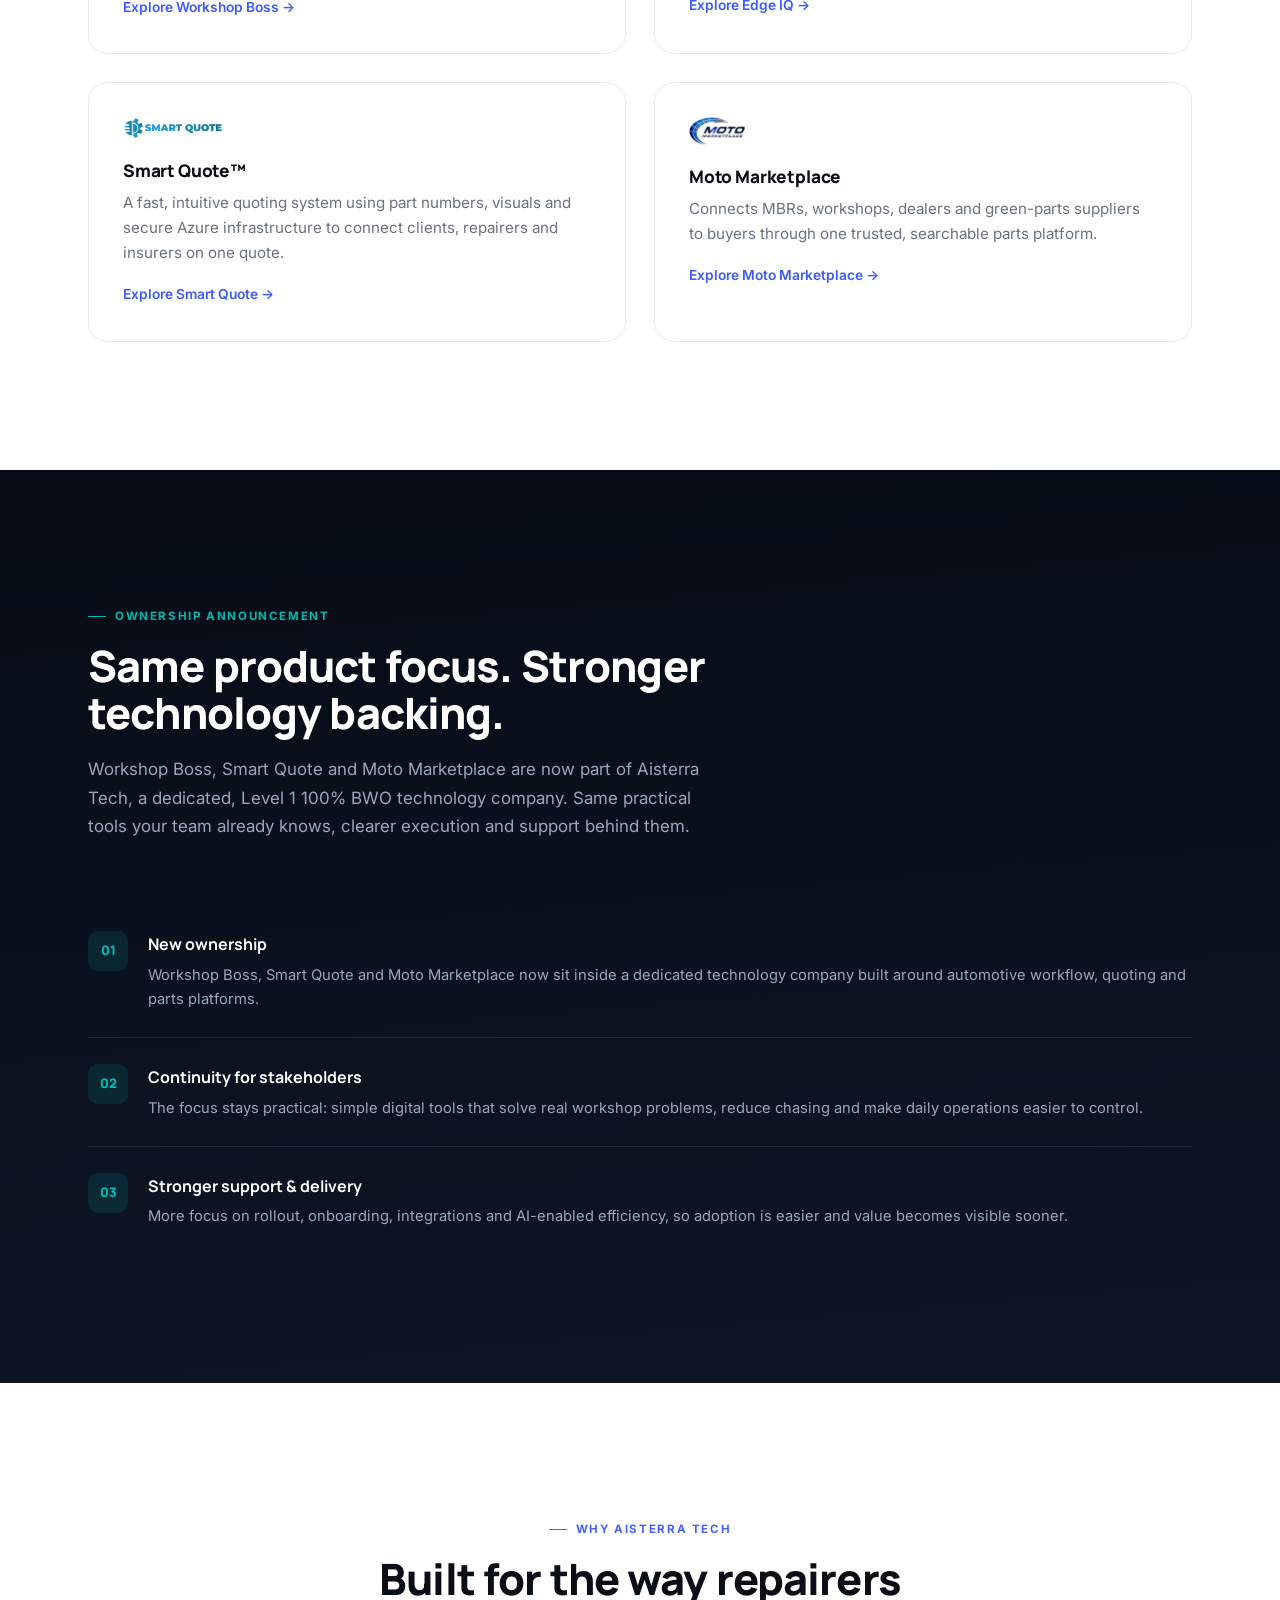
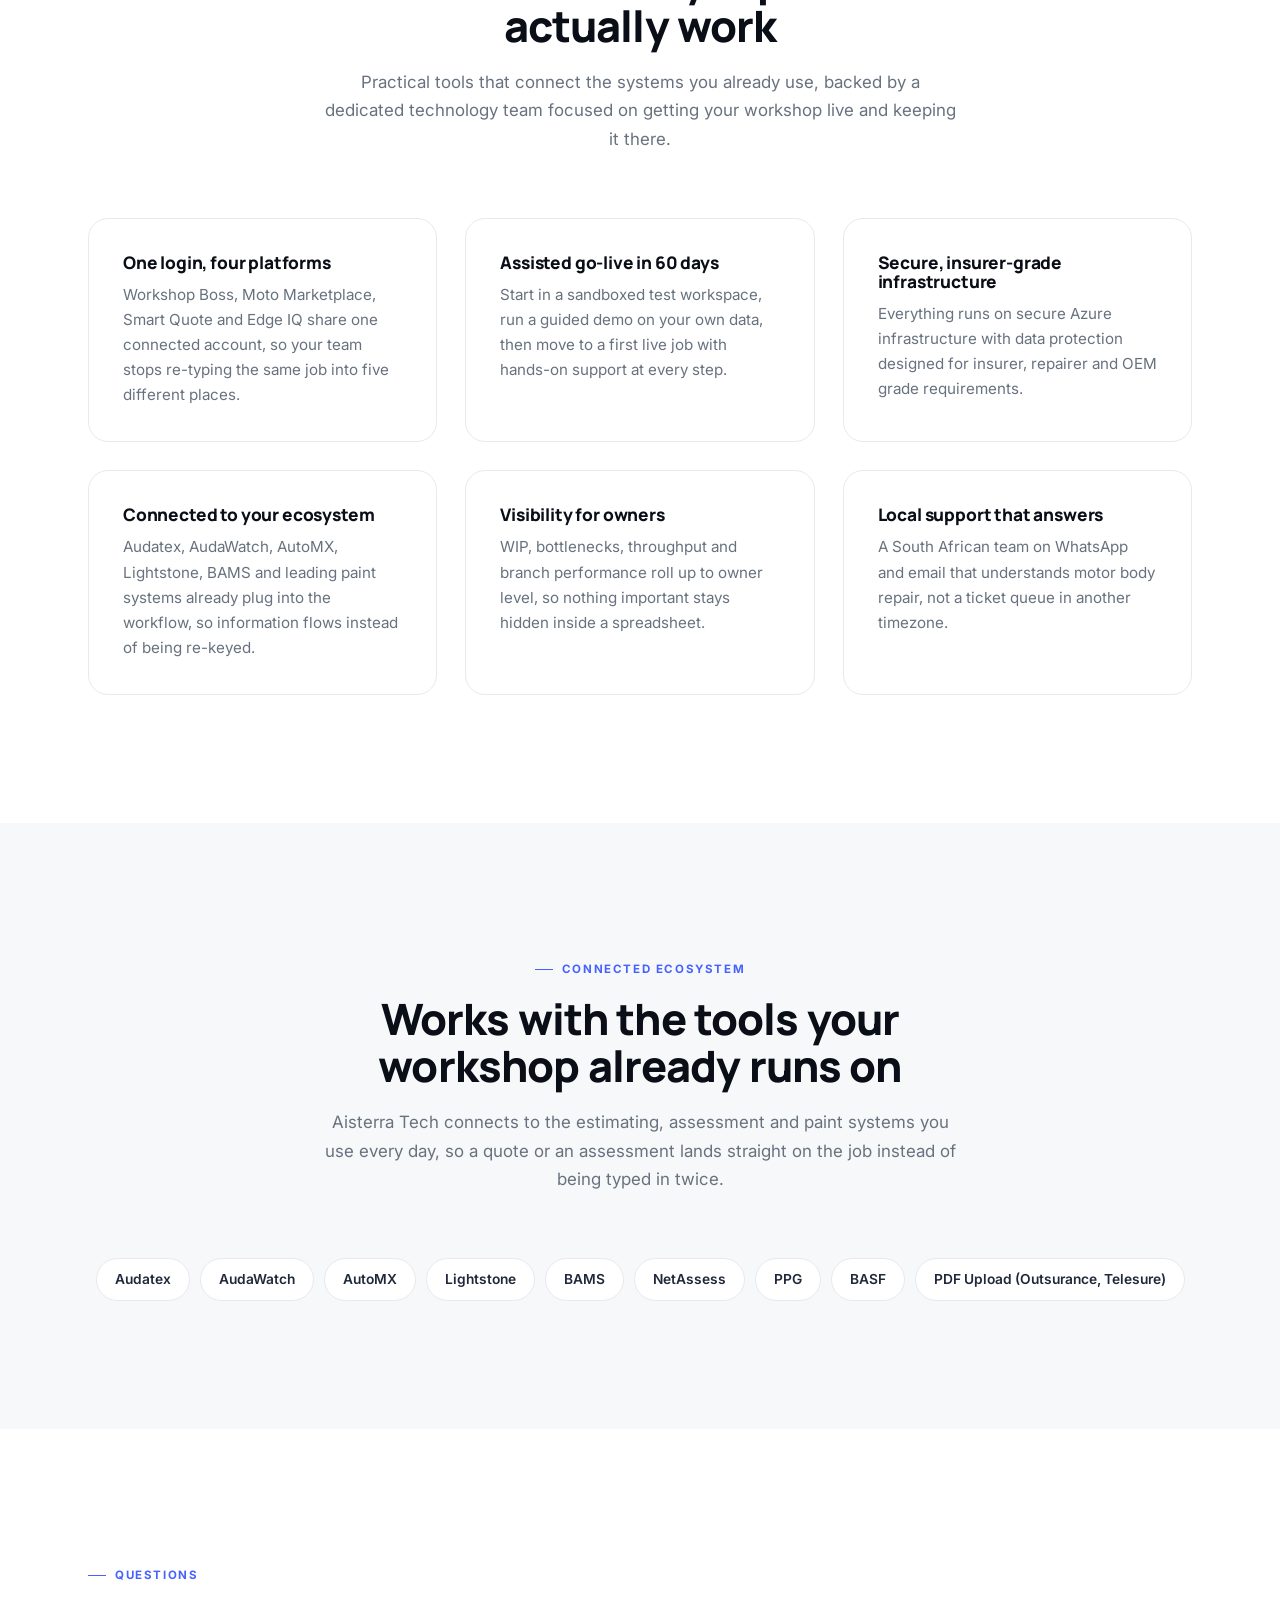
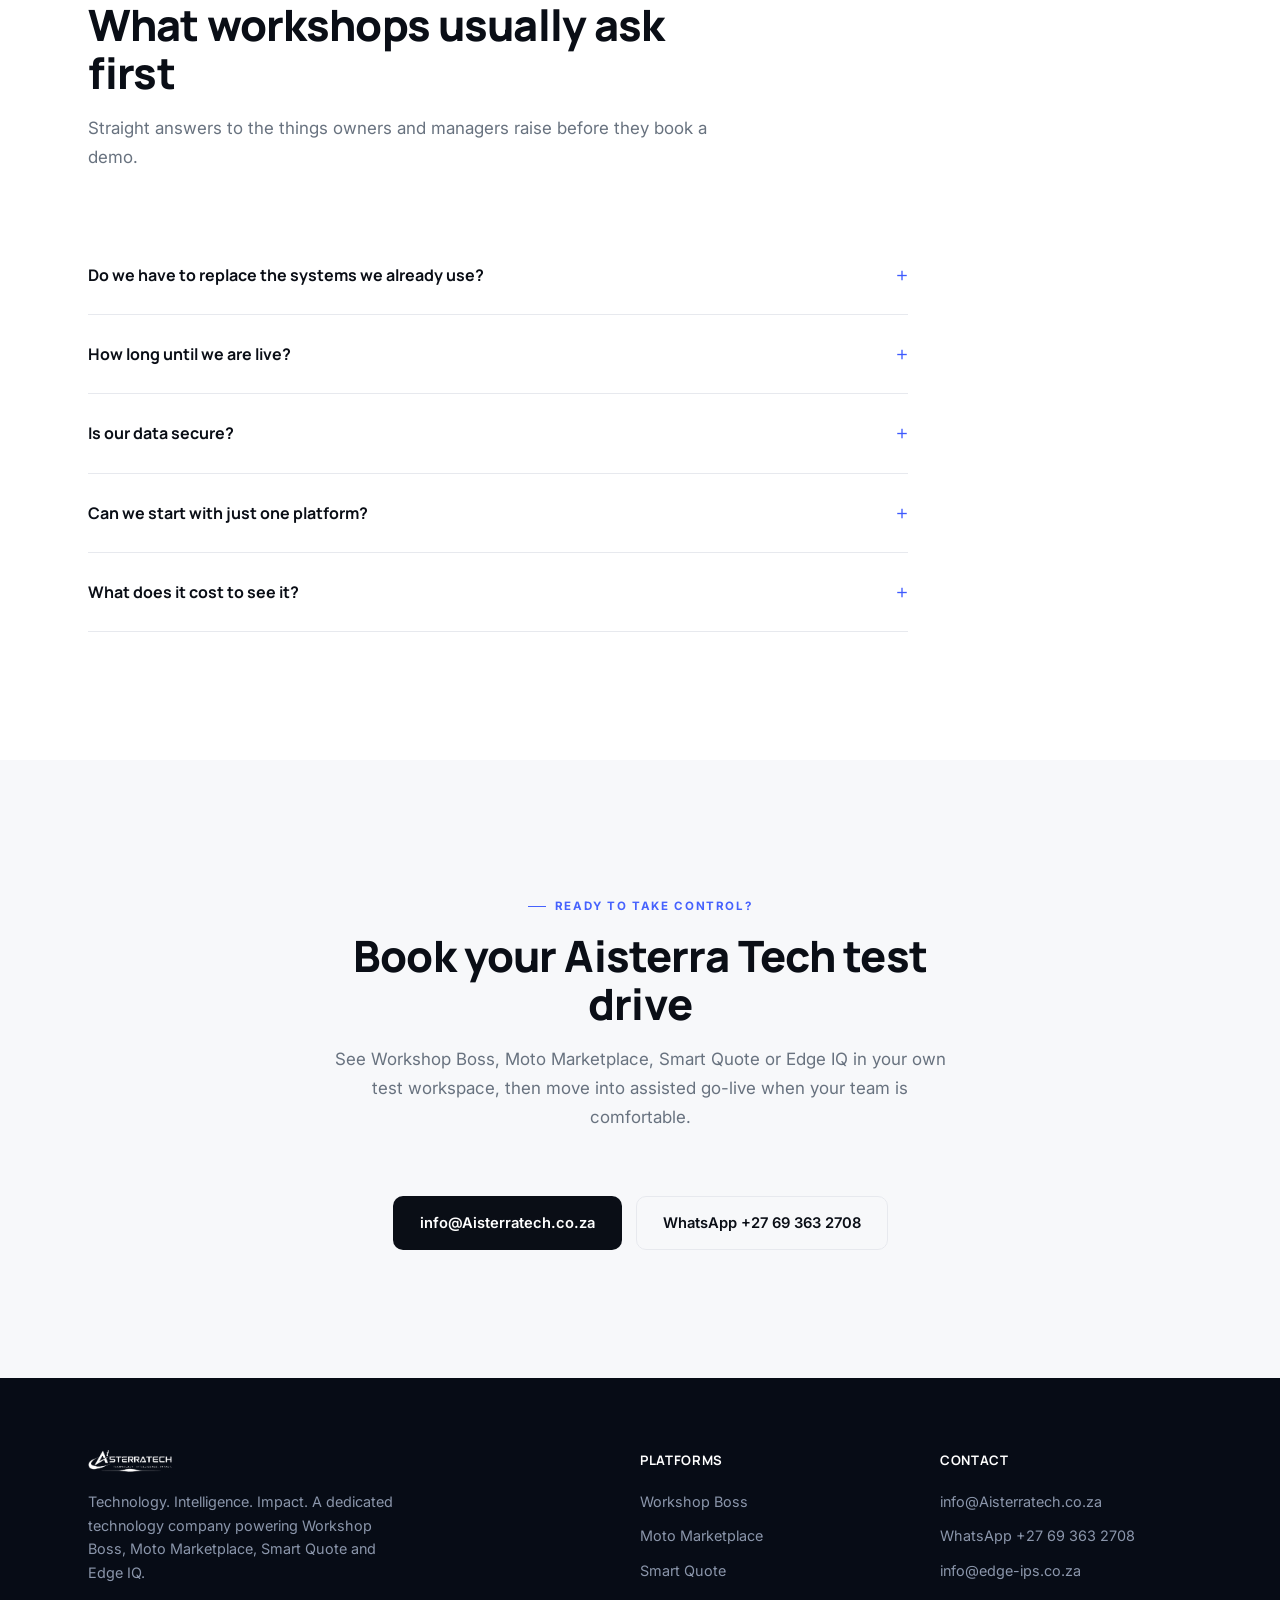
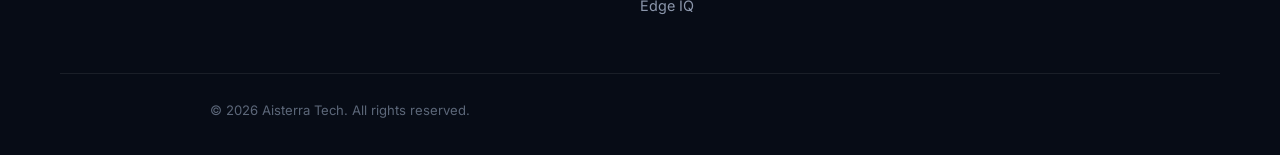
==== commit 311b6341: "Fix mobile flow/checklist layouts, remove all em dashes, add homepage content - Flow steps: proper c" ====
--- a/index.html
+++ b/index.html
@@ -4,7 +4,7 @@
 <meta charset="UTF-8">
 <meta name="viewport" content="width=device-width, initial-scale=1.0">
 <title>Aisterra Tech | Technology. Intelligence. Impact.</title>
-<meta name="description" content="Aisterra Tech is the technology home for Workshop Boss, Moto Marketplace, Smart Quote and Edge IQ — connecting the entire automotive repair and parts ecosystem.">
+<meta name="description" content="Aisterra Tech is the technology home for Workshop Boss, Moto Marketplace, Smart Quote and Edge IQ, connecting the entire automotive repair and parts ecosystem.">
 <link rel="stylesheet" href="assets/style.css">
 </head>
 <body>
@@ -28,7 +28,7 @@
   <div class="wrap">
     <span class="eyebrow on-dark" style="justify-content:center">Technology. Intelligence. Impact.</span>
     <h1>The connected technology <span>behind modern motor body repair</span></h1>
-    <p>Aisterra Tech owns and backs four platforms that used to be separate problems — job workflow, parts sourcing, quoting and a parts marketplace — and connects them into one ecosystem for insurers, repairers and suppliers.</p>
+    <p>Aisterra Tech owns and backs four platforms that used to be separate problems, job workflow, parts sourcing, quoting and a parts marketplace, and connects them into one ecosystem for insurers, repairers and suppliers.</p>
     <div class="hero-actions">
       <a href="#ecosystem" class="btn btn-primary">Explore the ecosystem</a>
       <a href="#contact" class="btn btn-ghost">Request a demo</a>
@@ -46,19 +46,19 @@
     <div class="section-head center reveal">
       <span class="eyebrow" style="justify-content:center">The ecosystem</span>
       <h2>One technology home, four connected platforms</h2>
-      <p>Each platform solves a different piece of the repair journey — together they remove the re-typing, re-checking and re-explaining that eats a workshop's day.</p>
+      <p>Each platform solves a different piece of the repair journey, together they remove the re-typing, re-checking and re-explaining that eats a workshop's day.</p>
     </div>
     <div class="grid-2">
       <div class="card reveal">
         <img src="assets/workshopboss-logo.png" alt="Workshop Boss" style="height:26px;margin-bottom:22px">
         <h3>Workshop Boss</h3>
-        <p>Connects jobs, parts, communication, workflow and reporting into one controlled operating platform for modern motor body repairers — from check-in to clearance.</p>
+        <p>Connects jobs, parts, communication, workflow and reporting into one controlled operating platform for modern motor body repairers, from check-in to clearance.</p>
         <a class="learn" href="workshop-boss.html">Explore Workshop Boss →</a>
       </div>
       <div class="card reveal">
         <img src="assets/edgeiq-logo.png" alt="Edge IQ" style="height:24px;margin-bottom:22px">
         <h3>Edge IQ</h3>
-        <p>The connected parts procurement layer — sourcing, comparison, ordering, tracking and reporting between estimates, workshops and suppliers.</p>
+        <p>The connected parts procurement layer, sourcing, comparison, ordering, tracking and reporting between estimates, workshops and suppliers.</p>
         <a class="learn" href="edge-iq.html">Explore Edge IQ →</a>
       </div>
       <div class="card reveal">
@@ -82,7 +82,7 @@
     <div class="section-head reveal">
       <span class="eyebrow on-dark">Ownership announcement</span>
       <h2>Same product focus. Stronger technology backing.</h2>
-      <p>Workshop Boss, Smart Quote and Moto Marketplace are now part of Aisterra Tech — a dedicated, Level 1 100% BWO technology company. Same practical tools your team already knows, clearer execution and support behind them.</p>
+      <p>Workshop Boss, Smart Quote and Moto Marketplace are now part of Aisterra Tech, a dedicated, Level 1 100% BWO technology company. Same practical tools your team already knows, clearer execution and support behind them.</p>
     </div>
     <div class="feature-row reveal">
       <div class="icon">01</div>
@@ -94,7 +94,55 @@
     </div>
     <div class="feature-row reveal">
       <div class="icon">03</div>
-      <div><h4>Stronger support &amp; delivery</h4><p>More focus on rollout, onboarding, integrations and AI-enabled efficiency — so adoption is easier and value becomes visible sooner.</p></div>
+      <div><h4>Stronger support &amp; delivery</h4><p>More focus on rollout, onboarding, integrations and AI-enabled efficiency, so adoption is easier and value becomes visible sooner.</p></div>
+    </div>
+  </div>
+</section>
+
+<section>
+  <div class="wrap">
+    <div class="section-head center reveal" style="margin-left:auto;margin-right:auto">
+      <span class="eyebrow" style="justify-content:center">Why Aisterra Tech</span>
+      <h2>Built for the way repairers actually work</h2>
+      <p>Practical tools that connect the systems you already use, backed by a dedicated technology team focused on getting your workshop live and keeping it there.</p>
+    </div>
+    <div class="grid-3">
+      <div class="card reveal"><h3>One login, four platforms</h3><p>Workshop Boss, Moto Marketplace, Smart Quote and Edge IQ share one connected account, so your team stops re-typing the same job into five different places.</p></div>
+      <div class="card reveal"><h3>Assisted go-live in 60 days</h3><p>Start in a sandboxed test workspace, run a guided demo on your own data, then move to a first live job with hands-on support at every step.</p></div>
+      <div class="card reveal"><h3>Secure, insurer-grade infrastructure</h3><p>Everything runs on secure Azure infrastructure with data protection designed for insurer, repairer and OEM grade requirements.</p></div>
+      <div class="card reveal"><h3>Connected to your ecosystem</h3><p>Audatex, AudaWatch, AutoMX, Lightstone, BAMS and leading paint systems already plug into the workflow, so information flows instead of being re-keyed.</p></div>
+      <div class="card reveal"><h3>Visibility for owners</h3><p>WIP, bottlenecks, throughput and branch performance roll up to owner level, so nothing important stays hidden inside a spreadsheet.</p></div>
+      <div class="card reveal"><h3>Local support that answers</h3><p>A South African team on WhatsApp and email that understands motor body repair, not a ticket queue in another timezone.</p></div>
+    </div>
+  </div>
+</section>
+
+<section class="bg-surface">
+  <div class="wrap">
+    <div class="section-head center reveal" style="margin-left:auto;margin-right:auto">
+      <span class="eyebrow" style="justify-content:center">Connected ecosystem</span>
+      <h2>Works with the tools your workshop already runs on</h2>
+      <p>Aisterra Tech connects to the estimating, assessment and paint systems you use every day, so a quote or an assessment lands straight on the job instead of being typed in twice.</p>
+    </div>
+    <div class="pill-row reveal" style="justify-content:center">
+      <span class="pill">Audatex</span><span class="pill">AudaWatch</span><span class="pill">AutoMX</span><span class="pill">Lightstone</span><span class="pill">BAMS</span><span class="pill">NetAssess</span><span class="pill">PPG</span><span class="pill">BASF</span><span class="pill">PDF Upload (Outsurance, Telesure)</span>
+    </div>
+  </div>
+</section>
+
+<section>
+  <div class="wrap">
+    <div class="section-head reveal">
+      <span class="eyebrow">Questions</span>
+      <h2>What workshops usually ask first</h2>
+      <p>Straight answers to the things owners and managers raise before they book a demo.</p>
+    </div>
+    <div class="reveal" style="max-width:820px">
+      <details class="faq-item"><summary>Do we have to replace the systems we already use?</summary><div class="faq-body">No. Aisterra Tech is built around the systems workshops already run, from Audatex to your paint supplier. It connects them into one reliable workflow rather than forcing you to rip anything out.</div></details>
+      <details class="faq-item"><summary>How long until we are live?</summary><div class="faq-body">Most workshops go live within 60 days. You begin in a test workspace, prove the value on one workflow, then expand once your team is comfortable.</div></details>
+      <details class="faq-item"><summary>Is our data secure?</summary><div class="faq-body">Yes. Everything runs on secure Azure infrastructure with data protection designed for insurer, repairer and OEM grade requirements.</div></details>
+      <details class="faq-item"><summary>Can we start with just one platform?</summary><div class="faq-body">Absolutely. Many workshops start with Workshop Boss or Smart Quote and add Moto Marketplace and Edge IQ later. One login already connects them when you are ready.</div></details>
+      <details class="faq-item"><summary>What does it cost to see it?</summary><div class="faq-body">A demo and a pre-configured test workspace are free. You only commit once you have seen it working on your own jobs.</div></details>
     </div>
   </div>
 </section>
@@ -104,7 +152,7 @@
     <div class="section-head center reveal" style="margin-left:auto;margin-right:auto">
       <span class="eyebrow" style="justify-content:center">Ready to take control?</span>
       <h2>Book your Aisterra Tech test drive</h2>
-      <p>See Workshop Boss, Moto Marketplace, Smart Quote or Edge IQ in your own test workspace — then move into assisted go-live when your team is comfortable.</p>
+      <p>See Workshop Boss, Moto Marketplace, Smart Quote or Edge IQ in your own test workspace, then move into assisted go-live when your team is comfortable.</p>
     </div>
     <div class="hero-actions" style="justify-content:center">
       <a href="mailto:info@Aisterratech.co.za" class="btn btn-dark">info@Aisterratech.co.za</a>
--- a/assets/style.css
+++ b/assets/style.css
@@ -16,6 +16,10 @@
 .wrap{max-width:1160px;margin:0 auto;padding:0 28px}
 .wrap-narrow{max-width:820px;margin:0 auto;padding:0 28px}
 h1,h2,h3{font-family:'Manrope',sans-serif;line-height:1.1;font-weight:800;letter-spacing:-.02em;color:var(--ink)}
+/* Headings inherit white on any dark surface (fixes invisible headlines) */
+.hero h1,.hero h2,.hero h3,.bg-dark h1,.bg-dark h2,.bg-dark h3,.panel h1,.panel h2,.panel h3,footer h1,footer h2,footer h3{color:#fff}
+/* Keep gradient-accent spans transparent so the clip shows through */
+.hero h1 span,.bg-dark h1 span,.bg-dark h2 span{color:transparent}
 
 @media (prefers-reduced-motion: reduce){
   *,*::before,*::after{animation-duration:.01ms!important;animation-iteration-count:1!important;transition-duration:.01ms!important;scroll-behavior:auto!important}
@@ -138,13 +142,14 @@
 /* ---------- Split layout ---------- */
 .split{display:grid;grid-template-columns:1.05fr .95fr;gap:72px;align-items:center}
 .checklist{list-style:none;margin-top:26px}
-.checklist li{display:flex;gap:14px;padding:13px 0;font-weight:500;color:var(--ink-soft);font-size:.98rem}
-.checklist li::before{content:"";flex:0 0 6px;height:6px;border-radius:50%;background:var(--accent);margin-top:9px}
+.checklist li{position:relative;padding:13px 0 13px 26px;font-weight:500;color:var(--ink-soft);font-size:.98rem}
+.checklist li::before{content:"";position:absolute;left:0;top:22px;width:7px;height:7px;border-radius:50%;background:var(--accent)}
 .panel{background:var(--navy);border-radius:var(--radius-lg);padding:40px;color:#fff}
 .panel .stat{display:flex;justify-content:space-between;align-items:baseline;padding:16px 0;border-bottom:1px solid rgba(255,255,255,.1)}
 .panel .stat:last-child{border-bottom:none}
 .panel .stat b{color:var(--accent-2);font-size:1.1rem;text-align:right;font-family:'Manrope',sans-serif}
 .panel .stat span{color:#8b96ab;font-size:.85rem}
+.checklist li b{color:var(--ink)}
 
 /* ---------- Flow diagram (replaces text-box grids) ---------- */
 .flow{display:flex;align-items:flex-start;gap:0;margin-top:56px;position:relative}
@@ -195,10 +200,12 @@
 
 @media(max-width:920px){
   section{padding:88px 0}
-  .nav-toggle{display:flex}
+  /* Hamburger sits at far right; hide the header CTA on mobile so the toggle isn't stranded mid-header */
+  .nav-toggle{display:flex;margin-left:auto;order:3}
+  header .wrap > .btn-primary{display:none}
   nav{
-    position:fixed;top:76px;left:0;right:0;bottom:0;
-    background:rgba(7,12,22,.99);backdrop-filter:blur(14px);
+    position:fixed;top:76px;left:0;right:0;bottom:0;height:calc(100vh - 76px);z-index:75;
+    background:#080d16;
     flex-direction:column;align-items:flex-start;gap:0;padding:12px 28px;
     transform:translateY(-12px);opacity:0;pointer-events:none;
     transition:opacity .25s ease,transform .25s ease;
@@ -212,10 +219,22 @@
   footer .wrap{grid-template-columns:1fr}
   .value-strip{flex-direction:column;align-items:center;gap:20px}
   .value-strip .item{border-left:none;text-align:center;padding:0}
-  .flow{flex-direction:column;gap:28px}
-  .flow-step{padding:0;text-align:left;display:flex;gap:16px;align-items:flex-start}
-  .flow-step .dot{margin:0}
+  .flow{flex-direction:column;gap:20px}
+  .flow-step{padding:0;text-align:left;display:grid;grid-template-columns:44px 1fr;column-gap:16px;row-gap:3px;align-items:start}
   .flow-step .line{display:none}
-  .flow-step > div{flex:1}
+  .flow-step .dot{grid-column:1;grid-row:1 / span 2;margin:0;align-self:start}
+  .flow-step b{grid-column:2;align-self:center}
+  .flow-step span{grid-column:2}
   .brand-row{gap:26px}
 }
+
+/* ---------- Premium polish pass ---------- */
+section[id]{scroll-margin-top:92px}
+.btn-primary{box-shadow:0 12px 26px -14px rgba(61,90,254,.75)}
+.btn-primary:hover{box-shadow:0 16px 30px -12px rgba(61,90,254,.85);transform:translateY(-2px)}
+.card{transition:border-color .25s var(--ease),box-shadow .25s var(--ease),transform .25s var(--ease)}
+.card:hover{transform:translateY(-4px)}
+.hero h1{font-weight:800;line-height:1.06}
+.hero .brand-emblem{filter:drop-shadow(0 6px 18px rgba(0,0,0,.35))}
+.value-strip .item b{letter-spacing:-.01em}
+.eyebrow{opacity:.95}
